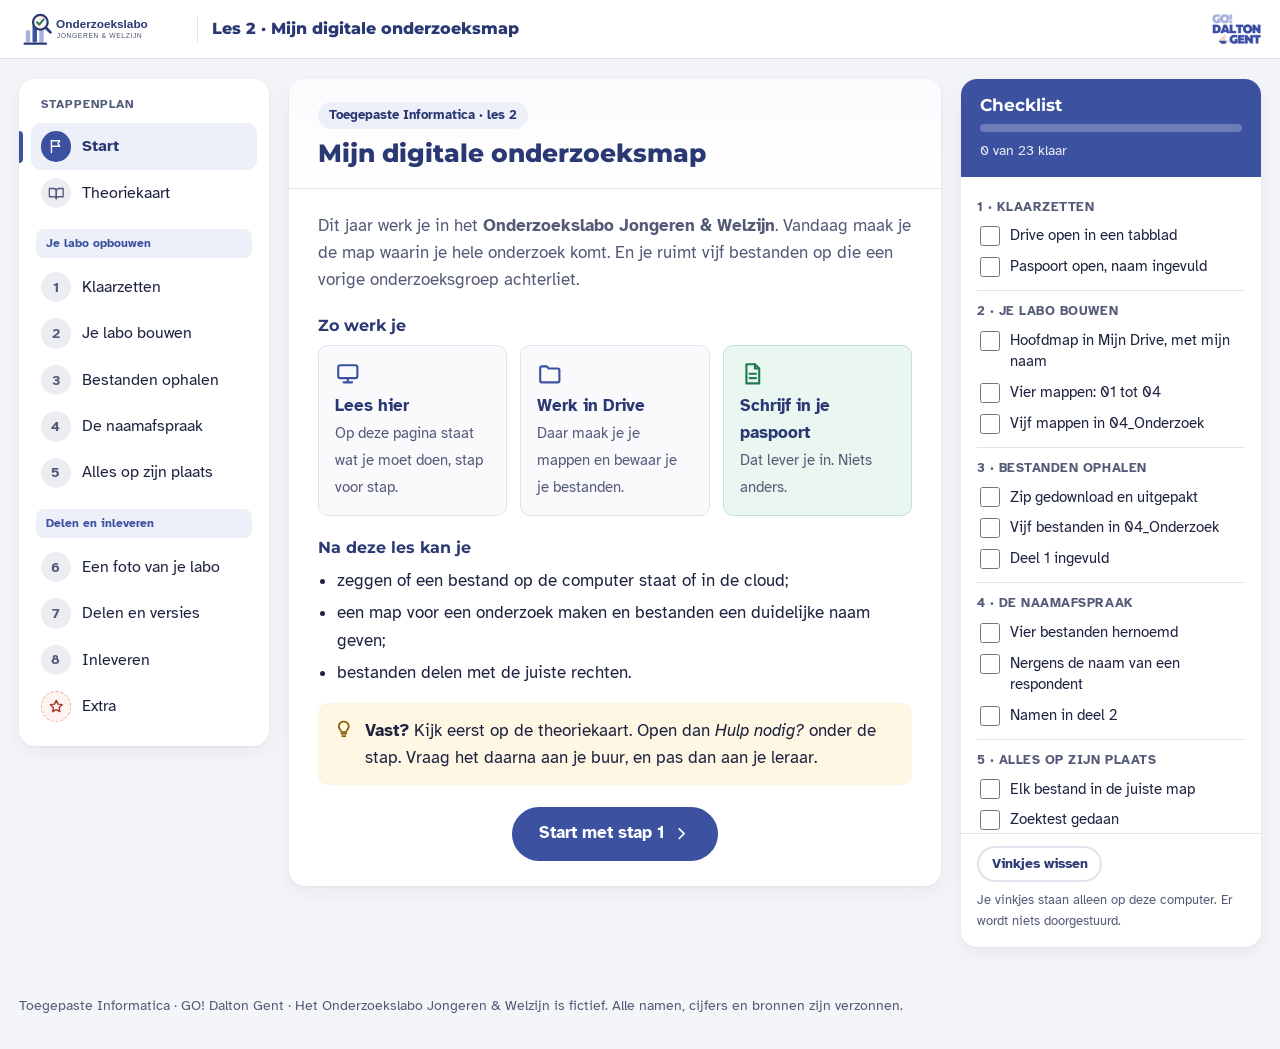
==== index.html @ 9ab76d99 "Stap 3: zip downloaden via Openen met > Openen in nieuw tabblad, met filmpje Jonas testte op 27-09-2" ====
<!DOCTYPE html>
<html lang="nl-BE">
<head>
  <meta charset="UTF-8">
  <meta name="viewport" content="width=device-width, initial-scale=1">
  <title>Les 2 · Mijn digitale onderzoeksmap · Onderzoekslabo Jongeren &amp; Welzijn</title>
  <link rel="icon" href="assets/onderzoekslabo-icon.svg" type="image/svg+xml">
  <link rel="stylesheet" href="css/style.css">
</head>
<body data-storage="onderzoekslabo_map_v2_">

<!-- Pictogrammen: eenvoudige lijntekeningen, eigen werk. Gebruik: een svg met class "ic" en daarin use met href naar het symbool. -->
<svg xmlns="http://www.w3.org/2000/svg" style="display:none">
  <symbol id="i-flag" viewBox="0 0 24 24"><path d="M5 21V4"/><path d="M5 4h12l-2.5 4 2.5 4H5"/></symbol>
  <symbol id="i-book" viewBox="0 0 24 24"><path d="M2 5h6a4 4 0 0 1 4 4v11a3 3 0 0 0-3-3H2z"/><path d="M22 5h-6a4 4 0 0 0-4 4v11a3 3 0 0 1 3-3h7z"/></symbol>
  <symbol id="i-check" viewBox="0 0 24 24"><path d="M5 12.5l4.5 4.5L19 7.5"/></symbol>
  <symbol id="i-check-circle" viewBox="0 0 24 24"><circle cx="12" cy="12" r="9"/><path d="M8 12.5l2.7 2.7L16 10"/></symbol>
  <symbol id="i-list" viewBox="0 0 24 24"><path d="M9 6h11M9 12h11M9 18h11"/><path d="M4.5 6h.01M4.5 12h.01M4.5 18h.01" stroke-width="3"/></symbol>
  <symbol id="i-bulb" viewBox="0 0 24 24"><path d="M9 18h6M10 21h4"/><path d="M12 3a6 6 0 0 0-4 10.5c.7.7 1 1.5 1 2.5h6c0-1 .3-1.8 1-2.5A6 6 0 0 0 12 3z"/></symbol>
  <symbol id="i-alert" viewBox="0 0 24 24"><path d="M12 3.5l9.5 17h-19z"/><path d="M12 10v4.5M12 17.5h.01"/></symbol>
  <symbol id="i-help" viewBox="0 0 24 24"><circle cx="12" cy="12" r="9"/><path d="M9.6 9.3a2.5 2.5 0 1 1 3.4 2.5c-.6.3-1 .8-1 1.5v.4M12 17h.01"/></symbol>
  <symbol id="i-monitor" viewBox="0 0 24 24"><rect x="3" y="4" width="18" height="12" rx="2"/><path d="M8 20h8M12 16v4"/></symbol>
  <symbol id="i-folder" viewBox="0 0 24 24"><path d="M3 6.5A1.5 1.5 0 0 1 4.5 5H9l2 2h8.5A1.5 1.5 0 0 1 21 8.5v10a1.5 1.5 0 0 1-1.5 1.5h-15A1.5 1.5 0 0 1 3 18.5z"/></symbol>
  <symbol id="i-doc" viewBox="0 0 24 24"><path d="M6 3h8l4 4v14H6z"/><path d="M14 3v4h4M9 12h6M9 16h6"/></symbol>
  <symbol id="i-download" viewBox="0 0 24 24"><path d="M12 3v12M7 10l5 5 5-5M4 20h16"/></symbol>
  <symbol id="i-pen" viewBox="0 0 24 24"><path d="M4 20h4L19 9l-4-4L4 16z"/><path d="M13 7l4 4"/></symbol>
  <symbol id="i-users" viewBox="0 0 24 24"><circle cx="9" cy="8" r="3.5"/><path d="M2.5 20a6.5 6.5 0 0 1 13 0"/><circle cx="17" cy="9" r="2.5"/><path d="M16.5 14.2a5 5 0 0 1 5 5"/></symbol>
  <symbol id="i-send" viewBox="0 0 24 24"><path d="M12 15V3M7 8l5-5 5 5"/><path d="M4 14v6h16v-6"/></symbol>
  <symbol id="i-star" viewBox="0 0 24 24"><path d="M12 3.5l2.6 5.4 5.9.8-4.3 4.1 1 5.9L12 16.9l-5.2 2.8 1-5.9-4.3-4.1 5.9-.8z"/></symbol>
  <symbol id="i-cloud" viewBox="0 0 24 24"><path d="M7 18.5h10a4 4 0 0 0 .6-8A6 6 0 0 0 6 11.5a3.5 3.5 0 0 0 1 7z"/></symbol>
  <symbol id="i-layers" viewBox="0 0 24 24"><path d="M12 3l9 5-9 5-9-5z"/><path d="M3 13l9 5 9-5"/></symbol>
  <symbol id="i-shield" viewBox="0 0 24 24"><path d="M12 3l8 3v6c0 4.5-3.4 8.2-8 9-4.6-.8-8-4.5-8-9V6z"/></symbol>
  <symbol id="i-history" viewBox="0 0 24 24"><path d="M3.5 12a8.5 8.5 0 1 0 2.6-6.1"/><path d="M3.5 4v4.5H8"/><path d="M12 8v4.5l3 2"/></symbol>
  <symbol id="i-search" viewBox="0 0 24 24"><circle cx="11" cy="11" r="7"/><path d="M20.5 20.5L16 16"/></symbol>
  <symbol id="i-chat" viewBox="0 0 24 24"><path d="M4 5h16v11H9l-5 4z"/></symbol>
  <symbol id="i-left" viewBox="0 0 24 24"><path d="M15 6l-6 6 6 6"/></symbol>
  <symbol id="i-right" viewBox="0 0 24 24"><path d="M9 6l6 6-6 6"/></symbol>
</svg>

<div class="teacher-banner">Leraarweergave: de roze kaders tonen waar je een screenshot kan plaatsen. Leerlingen zien die kaders niet.</div>

<header class="topbar">
  <div class="topbar-inner">
    <a class="brand" href="index.html" title="Naar het begin van de les">
      <img src="assets/onderzoekslabo-logo.svg" alt="Onderzoekslabo Jongeren en Welzijn">
      <span class="brand-lesson">Les 2 · Mijn digitale onderzoeksmap</span>
    </a>
    <span class="topbar-spacer"></span>
    <img class="dalton-mark" src="assets/dalton-gent-logo.png" alt="GO! Dalton Gent">
  </div>
</header>

<div class="layout">

  <!-- ============ LINKS: de route ============ -->
  <nav class="route" aria-label="Stappenplan">
    <p class="route-title">Stappenplan</p>
    <button class="nav-btn" type="button" data-step="start"><span class="nav-num"><svg class="ic" aria-hidden="true"><use href="#i-flag"/></svg></span><span class="nav-lbl">Start</span></button>
    <button class="nav-btn" type="button" data-step="theorie"><span class="nav-num"><svg class="ic" aria-hidden="true"><use href="#i-book"/></svg></span><span class="nav-lbl">Theoriekaart</span></button>

    <p class="route-group">Je labo opbouwen</p>
    <button class="nav-btn" type="button" data-step="1"><span class="nav-num"><span class="nav-n">1</span><svg class="ic nav-check" aria-hidden="true"><use href="#i-check"/></svg></span><span class="nav-lbl">Klaarzetten</span></button>
    <button class="nav-btn" type="button" data-step="2"><span class="nav-num"><span class="nav-n">2</span><svg class="ic nav-check" aria-hidden="true"><use href="#i-check"/></svg></span><span class="nav-lbl">Je labo bouwen</span></button>
    <button class="nav-btn" type="button" data-step="3"><span class="nav-num"><span class="nav-n">3</span><svg class="ic nav-check" aria-hidden="true"><use href="#i-check"/></svg></span><span class="nav-lbl">Bestanden ophalen</span></button>
    <button class="nav-btn" type="button" data-step="4"><span class="nav-num"><span class="nav-n">4</span><svg class="ic nav-check" aria-hidden="true"><use href="#i-check"/></svg></span><span class="nav-lbl">De naamafspraak</span></button>
    <button class="nav-btn" type="button" data-step="5"><span class="nav-num"><span class="nav-n">5</span><svg class="ic nav-check" aria-hidden="true"><use href="#i-check"/></svg></span><span class="nav-lbl">Alles op zijn plaats</span></button>

    <p class="route-group">Delen en inleveren</p>
    <button class="nav-btn" type="button" data-step="6"><span class="nav-num"><span class="nav-n">6</span><svg class="ic nav-check" aria-hidden="true"><use href="#i-check"/></svg></span><span class="nav-lbl">Een foto van je labo</span></button>
    <button class="nav-btn" type="button" data-step="7"><span class="nav-num"><span class="nav-n">7</span><svg class="ic nav-check" aria-hidden="true"><use href="#i-check"/></svg></span><span class="nav-lbl">Delen en versies</span></button>
    <button class="nav-btn" type="button" data-step="8"><span class="nav-num"><span class="nav-n">8</span><svg class="ic nav-check" aria-hidden="true"><use href="#i-check"/></svg></span><span class="nav-lbl">Inleveren</span></button>
    <button class="nav-btn extra" type="button" data-step="extra"><span class="nav-num"><svg class="ic" aria-hidden="true"><use href="#i-star"/></svg></span><span class="nav-lbl">Extra</span></button>
  </nav>

  <!-- ============ MIDDEN: één stap tegelijk ============ -->
  <main id="main">

    <!-- ===== START ===== -->
    <section class="pane" id="pane-start" aria-labelledby="h-start">
      <article class="card">
        <header class="card-head">
          <div class="tags"><span class="tag tag-where">Toegepaste Informatica · les 2</span></div>
          <h1 id="h-start">Mijn digitale onderzoeksmap</h1>
        </header>
        <div class="card-body">
          <p class="intro">Dit jaar werk je in het <strong>Onderzoekslabo Jongeren &amp; Welzijn</strong>. Vandaag maak je de map waarin je hele onderzoek komt. En je ruimt vijf bestanden op die een vorige onderzoeksgroep achterliet.</p>

          <h2 class="sec">Zo werk je</h2>
          <div class="werkwijze">
            <div class="werk-tegel"><svg class="ic" aria-hidden="true"><use href="#i-monitor"/></svg><strong>Lees hier</strong><span>Op deze pagina staat wat je moet doen, stap voor stap.</span></div>
            <div class="werk-tegel"><svg class="ic" aria-hidden="true"><use href="#i-folder"/></svg><strong>Werk in Drive</strong><span>Daar maak je je mappen en bewaar je je bestanden.</span></div>
            <div class="werk-tegel inleveren"><svg class="ic" aria-hidden="true"><use href="#i-doc"/></svg><strong>Schrijf in je paspoort</strong><span>Dat lever je in. Niets anders.</span></div>
          </div>

          <h2 class="sec">Na deze les kan je</h2>
          <ul class="doelen">
            <li>zeggen of een bestand op de computer staat of in de cloud;</li>
            <li>een map voor een onderzoek maken en bestanden een duidelijke naam geven;</li>
            <li>bestanden delen met de juiste rechten.</li>
          </ul>

          <div class="tip"><svg class="ic" aria-hidden="true"><use href="#i-bulb"/></svg><p><strong>Vast?</strong> Kijk eerst op de theoriekaart. Open dan <em>Hulp nodig?</em> onder de stap. Vraag het daarna aan je buur, en pas dan aan je leraar.</p></div>

          <p class="start-cta"><button class="btn btn-primary" type="button" data-goto="1">Start met stap 1 <svg class="ic" aria-hidden="true"><use href="#i-right"/></svg></button></p>
        </div>
      </article>
    </section>

    <!-- ===== THEORIEKAART ===== -->
    <section class="pane" id="pane-theorie" aria-labelledby="h-theorie">
      <article class="card">
        <header class="card-head">
          <div class="tags"><span class="tag tag-where">Spiekbriefje</span></div>
          <h2 id="h-theorie">Theoriekaart</h2>
        </header>
        <div class="card-body">
          <p class="intro">Alles op één plek. Kom hier terug als je iets niet meer weet.</p>

          <div class="t-grid">
            <section class="t-card">
              <h3><svg class="ic" aria-hidden="true"><use href="#i-cloud"/></svg>Waar staat je bestand?</h3>
              <table class="t-rows">
                <tr><th>Downloads</th><td>Op de <strong>computer zelf</strong>. Niet in je Drive: thuis heb je het niet.</td></tr>
                <tr><th>Google Drive</th><td>In de <strong>cloud</strong>. Op elk toestel waarop je aanmeldt.</td></tr>
              </table>
              <p class="t-os">Onderzoek bewaar je altijd in Drive.</p>
            </section>

            <section class="t-card">
              <h3><svg class="ic" aria-hidden="true"><use href="#i-download"/></svg>Van Downloads naar Drive</h3>
              <ul>
                <li><strong>Downloaden</strong> uit de opdracht: klik op het bestand › <span class="ui">Openen met</span> › <span class="ui">Openen in nieuw tabblad</span> › de pijl linksboven (<span class="ui">Downloaden</span>).</li>
                <li><strong>In Drive zelf</strong>: rechtsklik op het bestand › <span class="ui">Downloaden</span>.</li>
                <li><strong>Uitpakken</strong>: een zip-bestand is een doos. Rechtsklik › <span class="ui">Alles uitpakken…</span></li>
                <li><strong>Uploaden</strong>: in Drive op <span class="ui">Nieuw</span> › <span class="ui">Bestanden uploaden</span>.</li>
              </ul>
            </section>

            <section class="t-card">
              <h3><svg class="ic" aria-hidden="true"><use href="#i-pen"/></svg>De naamafspraak</h3>
              <p><code>2026-09-22_interview_respondent-02_v2</code></p>
              <ul>
                <li>eerst de datum: jaar-maand-dag;</li>
                <li>geen spaties: <code>_</code> en <code>-</code>;</li>
                <li><code>v1</code>, <code>v2</code> in plaats van "def";</li>
                <li>nooit de naam van een respondent.</li>
              </ul>
            </section>

            <section class="t-card">
              <h3><svg class="ic" aria-hidden="true"><use href="#i-folder"/></svg>Mijn mappen</h3>
              <ul>
                <li>01_Portfolio · 02_Communicatie · 03_Documenten</li>
                <li><strong>04_Onderzoek</strong>, met daarin:<br>01_Ruwe-data · 02_Verwerkte-data · 03_Verslag · 04_Bronnen · 05_Beeldmateriaal</li>
              </ul>
              <p class="t-os">Het nummer vooraan houdt ze op volgorde.</p>
            </section>

            <section class="t-card">
              <h3><svg class="ic" aria-hidden="true"><use href="#i-layers"/></svg>Ruw of verwerkt?</h3>
              <table class="t-rows">
                <tr><th>Ruwe data</th><td>Zoals je ze kreeg: antwoorden, een transcript. <strong>Hier verander je nooit iets in.</strong></td></tr>
                <tr><th>Verwerkt</th><td>Wat jij ermee deed: tabellen, gemiddelden, grafieken.</td></tr>
              </table>
            </section>

            <section class="t-card">
              <h3><svg class="ic" aria-hidden="true"><use href="#i-shield"/></svg>Wie mag wat?</h3>
              <table class="t-rows">
                <tr><th>Eigenaar</th><td>jij: je beslist wie erbij mag</td></tr>
                <tr><th>Bewerker</th><td>mag alles veranderen</td></tr>
                <tr><th>Reageerder</th><td>mag lezen en opmerkingen zetten</td></tr>
                <tr><th>Kijker</th><td>mag alleen kijken</td></tr>
              </table>
            </section>

            <section class="t-card">
              <h3><svg class="ic" aria-hidden="true"><use href="#i-history"/></svg>Versiegeschiedenis</h3>
              <p>Google bewaart elke vorige versie van een document. Klik in het document rechtsboven op <span class="ui">Laatste bewerking</span>. Je ziet wie wat veranderde, en wanneer.</p>
            </section>

            <section class="t-card">
              <h3><svg class="ic" aria-hidden="true"><use href="#i-search"/></svg>Zoeken en sneltoetsen</h3>
              <ul>
                <li>Typ een woord uit de naam in de <strong>zoekbalk</strong> van Drive.</li>
                <li><span class="key">Windows</span> + <span class="key">E</span>: de Verkenner openen.</li>
                <li><span class="key">Windows</span> + <span class="key">Shift</span> + <span class="key">S</span>: een schermafbeelding maken.</li>
                <li><span class="key">Ctrl</span> + <span class="key">C</span> en <span class="key">Ctrl</span> + <span class="key">V</span>: kopiëren en plakken.</li>
              </ul>
            </section>

            <section class="t-card wide">
              <h3><svg class="ic" aria-hidden="true"><use href="#i-chat"/></svg>Woorden</h3>
              <table class="t-rows">
                <tr><th>cloudopslag</th><td>opslag op het internet, zoals Google Drive</td></tr>
                <tr><th>lokale opslag</th><td>opslag op de computer zelf, zoals de map Downloads</td></tr>
                <tr><th>zip-bestand</th><td>één ingepakt bestand met meerdere bestanden erin</td></tr>
                <tr><th>extensie</th><td>de letters na de punt, zoals <code>.docx</code>: welk soort bestand het is</td></tr>
                <tr><th>respondent</th><td>iemand die je vragenlijst invult of die je interviewt</td></tr>
                <tr><th>pseudonimiseren</th><td>een naam vervangen door een code, zoals <code>respondent-02</code></td></tr>
              </table>
            </section>

            <section class="t-card wide warn">
              <h3><svg class="ic" aria-hidden="true"><use href="#i-alert"/></svg>Veelgemaakte fouten</h3>
              <ul>
                <li>De bestanden blijven in Downloads staan.</li>
                <li>De hoofdmap staat in de map Classroom in plaats van in Mijn Drive.</li>
                <li>De voornaam van een respondent staat in een bestandsnaam.</li>
                <li>Delen als Bewerker, of via "Iedereen met de link", in plaats van als Kijker.</li>
              </ul>
            </section>
          </div>
        </div>
      </article>
    </section>

    <!-- ===== STAP 1 ===== -->
    <section class="pane" id="pane-1" aria-labelledby="h-1">
      <article class="card">
        <header class="card-head">
          <div class="tags"><span class="tag tag-step">Stap 1</span><span class="tag tag-where"><svg class="ic" aria-hidden="true"><use href="#i-doc"/></svg> Paspoort</span><span class="tag tag-where"><svg class="ic" aria-hidden="true"><use href="#i-folder"/></svg> Drive</span></div>
          <h2 id="h-1">Klaarzetten</h2>
        </header>
        <div class="card-body">
          <p class="intro">Je zet je paspoort en Google Drive klaar. Die heb je de hele les nodig.</p>
          <div class="todo-box">
            <h3><svg class="ic" aria-hidden="true"><use href="#i-list"/></svg> Wat moet je doen?</h3>
            <ol class="todo">
              <li>Open je <strong>Onderzoeksmap-paspoort</strong>. Het staat in de opdracht, net als deze pagina.</li>
              <li>Vul bovenaan je <strong>naam</strong>, je <strong>klas</strong> en de <strong>datum</strong> in.</li>
              <li>Open <strong>drive.google.com</strong> in een nieuw tabblad.</li>
            </ol>
          </div>
          <details class="help"><summary><svg class="ic" aria-hidden="true"><use href="#i-help"/></svg> Hulp nodig?</summary>
            <div class="help-body"><p>Vind je je paspoort niet? Kijk opnieuw in de opdracht. Je paspoort heeft jouw naam in de titel.</p></div>
          </details>
          <p class="result"><svg class="ic" aria-hidden="true"><use href="#i-check-circle"/></svg><span><strong>Klaar als:</strong> je paspoort open is met je naam erin, en Google Drive open is in een ander tabblad.</span></p>
        </div>
        <footer class="card-nav">
          <button class="btn" type="button" data-goto="start"><svg class="ic" aria-hidden="true"><use href="#i-left"/></svg> Start</button>
          <button class="btn btn-primary" type="button" data-goto="2">Stap 2 <svg class="ic" aria-hidden="true"><use href="#i-right"/></svg></button>
        </footer>
      </article>
    </section>

    <!-- ===== STAP 2 ===== -->
    <section class="pane" id="pane-2" aria-labelledby="h-2">
      <article class="card">
        <header class="card-head">
          <div class="tags"><span class="tag tag-step">Stap 2</span><span class="tag tag-where"><svg class="ic" aria-hidden="true"><use href="#i-folder"/></svg> Google Drive</span></div>
          <h2 id="h-2">Je labo bouwen</h2>
        </header>
        <div class="card-body">
          <p class="intro">Een onderzoeker maakt eerst de mappen. Pas daarna komen de bestanden.</p>
          <div class="todo-box">
            <h3><svg class="ic" aria-hidden="true"><use href="#i-list"/></svg> Wat moet je doen?</h3>
            <ol class="todo">
              <li>Klik in Drive links op <span class="ui">Mijn Drive</span>. Klik dan op <span class="ui">Nieuw</span> › <span class="ui">Map</span>.</li>
              <li>Noem de map <code>Onderzoekslabo_2026-2027_Voornaam-Achternaam</code>, met jouw naam. Klik op <span class="ui">Maken</span>.</li>
              <li>Open je nieuwe map. Maak daarin de <strong>vier</strong> mappen hieronder.</li>
              <li>Open <strong>04_Onderzoek</strong>. Maak daarin de <strong>vijf</strong> mappen.</li>
            </ol>
            <div class="tree">
              <ul>
                <li class="fold"><strong>Onderzoekslabo_2026-2027_Voornaam-Achternaam</strong>
                  <ul>
                    <li class="fold">01_Portfolio</li>
                    <li class="fold">02_Communicatie</li>
                    <li class="fold">03_Documenten</li>
                    <li class="fold">04_Onderzoek
                      <ul>
                        <li class="fold">01_Ruwe-data</li>
                        <li class="fold">02_Verwerkte-data</li>
                        <li class="fold">03_Verslag</li>
                        <li class="fold">04_Bronnen</li>
                        <li class="fold">05_Beeldmateriaal</li>
                      </ul>
                    </li>
                  </ul>
                </li>
              </ul>
            </div>
          </div>
          <div class="tip"><svg class="ic" aria-hidden="true"><use href="#i-bulb"/></svg><p><strong>Waarom ruwe en verwerkte data apart?</strong> In je ruwe data verander je nooit iets. Maak je later een rekenfout, dan kan je altijd opnieuw beginnen.</p></div>
          <details class="help"><summary><svg class="ic" aria-hidden="true"><use href="#i-help"/></svg> Hulp nodig?</summary>
            <div class="help-body">
              <p>Bovenaan in Drive zie je waar je bent, bijvoorbeeld <em>Mijn Drive › Onderzoekslabo… › 04_Onderzoek</em>. Klik op <em>Mijn Drive</em> om terug te gaan.</p>
              <p>Staat je hoofdmap in de map <em>Classroom</em>? Maak ze dan opnieuw in <span class="ui">Mijn Drive</span>.</p>
            </div>
          </details>
          <p class="result"><svg class="ic" aria-hidden="true"><use href="#i-check-circle"/></svg><span><strong>Klaar als:</strong> je hoofdmap in Mijn Drive staat, met vier mappen erin. In 04_Onderzoek staan er vijf.</span></p>
        </div>
        <footer class="card-nav">
          <button class="btn" type="button" data-goto="1"><svg class="ic" aria-hidden="true"><use href="#i-left"/></svg> Stap 1</button>
          <button class="btn btn-primary" type="button" data-goto="3">Stap 3 <svg class="ic" aria-hidden="true"><use href="#i-right"/></svg></button>
        </footer>
      </article>
    </section>

    <!-- ===== STAP 3 ===== -->
    <section class="pane" id="pane-3" aria-labelledby="h-3">
      <article class="card">
        <header class="card-head">
          <div class="tags"><span class="tag tag-step">Stap 3</span><span class="tag tag-where"><svg class="ic" aria-hidden="true"><use href="#i-monitor"/></svg> Verkenner</span><span class="tag tag-where"><svg class="ic" aria-hidden="true"><use href="#i-folder"/></svg> Drive</span></div>
          <h2 id="h-3">Bestanden ophalen</h2>
        </header>
        <div class="card-body">
          <p class="intro">De vorige onderzoeksgroep liet vijf bestanden achter. Ze zitten samen in één zip-bestand in de opdracht.</p>
          <div class="todo-box">
            <h3><svg class="ic" aria-hidden="true"><use href="#i-list"/></svg> Wat moet je doen?</h3>
            <ol class="todo">
              <li>Klik in de opdracht op <code>Les2_bestanden-om-op-te-ruimen.zip</code> en daarna rechtsboven op <span class="ui">Openen met</span> › <span class="ui">Openen in nieuw tabblad</span>.<span class="sub">In het nieuwe tabblad klik je linksboven op de pijl naar beneden (<span class="ui">Downloaden</span>).</span></li>
              <li>Open de <strong>Verkenner</strong> met <span class="key">Windows</span> + <span class="key">E</span> en klik links op <span class="ui">Downloads</span>.</li>
              <li>Klik met de rechtermuisknop op het zip-bestand › <span class="ui">Alles uitpakken…</span> en volg de instructies. Je vijf bestanden staan nu in een nieuwe map.</li>
              <li>Open in Drive de map <strong>04_Onderzoek</strong>. Klik op <span class="ui">Nieuw</span> › <span class="ui">Bestanden uploaden</span> en kies de vijf bestanden uit die nieuwe map.
                <span class="sub">Alle vijf tegelijk kiezen: <span class="key">Ctrl</span> + <span class="key">A</span>.</span></li>
              <li>Beantwoord <strong>deel 1</strong> van je paspoort.</li>
            </ol>
            <figure class="shot" data-shot="stap3-uitpakken.png" data-caption="Rechtsklik op het zip-bestand › Alles uitpakken…" data-alt="Het rechtermuisknopmenu op het zip-bestand in de Verkenner, met Alles uitpakken."></figure>
            <figure class="shot" data-shot="stap3-uploaden.png" data-caption="Nieuw › Bestanden uploaden in Google Drive." data-alt="Het menu Nieuw in Google Drive met Bestanden uploaden."></figure>
          </div>
          <div class="tip warn"><svg class="ic" aria-hidden="true"><use href="#i-alert"/></svg><p><strong>Downloads staat op deze computer, niet in je Drive.</strong> Thuis of op je gsm heb je die bestanden niet. Je onderzoek bewaar je daarom altijd in Drive.</p></div>
          <details class="help"><summary><svg class="ic" aria-hidden="true"><use href="#i-help"/></svg> Hulp nodig?</summary>
            <div class="help-body">
              <p><strong>Lukt het downloaden niet?</strong> Bekijk dit filmpje van 20 seconden.</p>
              <figure class="help-video">
                <video src="assets/video/zip-downloaden.mp4" poster="assets/video/zip-downloaden.jpg" controls muted playsinline preload="none"></video>
                <figcaption>Klik op het zip-bestand › <span class="ui">Openen met</span> › <span class="ui">Openen in nieuw tabblad</span> › de pijl linksboven (<span class="ui">Downloaden</span>).</figcaption>
              </figure>
              <p>Zie je in Downloads alleen het zip-bestand? Dan is het uitpakken niet gelukt. Probeer het nog eens.</p>
              <p>De vijf bestanden staan in een nieuwe map met dezelfde naam als het zip-bestand. Open die map in het uploadvenster.</p>
            </div>
          </details>
          <p class="result"><svg class="ic" aria-hidden="true"><use href="#i-check-circle"/></svg><span><strong>Klaar als:</strong> in 04_Onderzoek vijf losse bestanden staan.</span></p>
        </div>
        <footer class="card-nav">
          <button class="btn" type="button" data-goto="2"><svg class="ic" aria-hidden="true"><use href="#i-left"/></svg> Stap 2</button>
          <button class="btn btn-primary" type="button" data-goto="4">Stap 4 <svg class="ic" aria-hidden="true"><use href="#i-right"/></svg></button>
        </footer>
      </article>
    </section>

    <!-- ===== STAP 4 ===== -->
    <section class="pane" id="pane-4" aria-labelledby="h-4">
      <article class="card">
        <header class="card-head">
          <div class="tags"><span class="tag tag-step">Stap 4</span><span class="tag tag-where"><svg class="ic" aria-hidden="true"><use href="#i-folder"/></svg> Drive</span><span class="tag tag-where"><svg class="ic" aria-hidden="true"><use href="#i-doc"/></svg> Paspoort, deel 2</span></div>
          <h2 id="h-4">De naamafspraak</h2>
        </header>
        <div class="card-body">
          <p class="intro">Elk bestand krijgt een naam die zegt wat erin zit. Zo vindt iedereen het terug.</p>

          <div class="nameplate">
            <div class="nameplate-head">De naamafspraak van het labo</div>
            <div class="nameplate-body">
              <code class="fname"><span class="d">2026-09-22</span>_<span class="o">interview_respondent-02</span>_<span class="v">v2</span></code>
              <ul class="legend-name">
                <li class="d"><strong>datum</strong>: jaar-maand-dag</li>
                <li class="o"><strong>wat het is</strong>: gewone woorden, met <code>-</code> ertussen</li>
                <li class="v"><strong>versie</strong>: <code>v1</code>, <code>v2</code>…</li>
              </ul>
            </div>
          </div>

          <div class="todo-box">
            <h3><svg class="ic" aria-hidden="true"><use href="#i-list"/></svg> Wat moet je doen? Voor elk bestand:</h3>
            <ol class="todo">
              <li>Dubbelklik op het bestand en lees bovenaan de <strong>datum</strong>. Sluit het daarna.</li>
              <li>Klik met de rechtermuisknop op het bestand › <span class="ui">Naam wijzigen</span>.</li>
              <li>Typ de nieuwe naam. Laat <code>.docx</code>, <code>.xlsx</code> of <code>.png</code> achteraan staan.</li>
              <li>Schrijf de oude en de nieuwe naam in <strong>deel 2</strong> van je paspoort.</li>
            </ol>
            <figure class="shot" data-shot="stap4-naam-wijzigen.png" data-caption="Rechtsklik › Naam wijzigen." data-alt="Het rechtermuisknopmenu in Google Drive met Naam wijzigen."></figure>
          </div>
          <div class="tip warn"><svg class="ic" aria-hidden="true"><use href="#i-alert"/></svg><p><strong>Nooit de naam van een respondent.</strong> Gebruik de code, zoals <code>respondent-02</code>.</p></div>
          <details class="help"><summary><svg class="ic" aria-hidden="true"><use href="#i-help"/></svg> Hulp nodig? Tips per bestand</summary>
            <div class="help-body">
              <table class="mini">
                <tr><td>interview Amina 2 boos</td><td>De code staat bovenaan. Het is de tweede versie: <code>v2</code>.</td></tr>
                <tr><td>graphiek 2</td><td>Kijk wat erin staat: ruwe of verwerkte gegevens? Schrijf je <em>grafiek</em> in je nieuwe naam? Dan met een <strong>f</strong>.</td></tr>
                <tr><td>bron site jongeren…</td><td>Het is een bronfiche.</td></tr>
                <tr><td>IMG_20260923…</td><td>De datum staat linksonder op het bord.</td></tr>
              </table>
              <p>Het eerste bestand deed je leraar voor. Het staat al in je paspoort.</p>
              <p>Zie je <span class="ui">Naam wijzigen</span> niet? Klik één keer op het bestand en dan onder de zoekbalk op <span class="ui">Meer acties</span>.</p>
            </div>
          </details>
          <p class="result"><svg class="ic" aria-hidden="true"><use href="#i-check-circle"/></svg><span><strong>Klaar als:</strong> elke naam begint met een datum zoals <code>2026-09-22</code>, geen spaties heeft en eindigt op <code>_v1</code> of <code>_v2</code>.</span></p>
        </div>
        <footer class="card-nav">
          <button class="btn" type="button" data-goto="3"><svg class="ic" aria-hidden="true"><use href="#i-left"/></svg> Stap 3</button>
          <button class="btn btn-primary" type="button" data-goto="5">Stap 5 <svg class="ic" aria-hidden="true"><use href="#i-right"/></svg></button>
        </footer>
      </article>
    </section>

    <!-- ===== STAP 5 ===== -->
    <section class="pane" id="pane-5" aria-labelledby="h-5">
      <article class="card">
        <header class="card-head">
          <div class="tags"><span class="tag tag-step">Stap 5</span><span class="tag tag-where"><svg class="ic" aria-hidden="true"><use href="#i-folder"/></svg> Drive</span><span class="tag tag-where"><svg class="ic" aria-hidden="true"><use href="#i-doc"/></svg> Paspoort, deel 2</span></div>
          <h2 id="h-5">Alles op zijn plaats</h2>
        </header>
        <div class="card-body">
          <p class="intro">Zet elk bestand in de map waar je het later zou gaan zoeken.</p>
          <div class="todo-box">
            <h3><svg class="ic" aria-hidden="true"><use href="#i-list"/></svg> Wat moet je doen?</h3>
            <ol class="todo">
              <li>Klik met de rechtermuisknop op een bestand › <span class="ui">Ordenen</span> › <span class="ui">Verplaatsen</span>. Kies de juiste map en klik op <span class="ui">Verplaatsen</span>.
                <span class="sub">Slepen naar de map mag ook.</span></li>
              <li>Doe dat voor alle vijf de bestanden. Gebruik de tabel hieronder.</li>
              <li>Vul in deel 2 van je paspoort de kolommen <em>submap</em> en <em>waarom</em> in.</li>
              <li><strong>Zoektest:</strong> typ een woord uit een nieuwe naam in de zoekbalk van Drive.</li>
            </ol>
            <table class="mini">
              <tr><th>Map</th><th>Wat hoort erin?</th></tr>
              <tr><td>01_Ruwe-data</td><td>gegevens zoals je ze kreeg: antwoorden, transcripten</td></tr>
              <tr><td>02_Verwerkte-data</td><td>wat jij ermee deed: tabellen, gemiddelden</td></tr>
              <tr><td>03_Verslag</td><td>wat je zelf schrijft: plan, verslag, poster</td></tr>
              <tr><td>04_Bronnen</td><td>wat anderen schreven: bronfiches, artikels</td></tr>
              <tr><td>05_Beeldmateriaal</td><td>foto's en schema's</td></tr>
            </table>
            <figure class="shot" data-shot="stap5-verplaatsen.png" data-caption="Rechtsklik › Ordenen › Verplaatsen." data-alt="Het menu Ordenen in Google Drive met Verplaatsen."></figure>
          </div>
          <details class="help"><summary><svg class="ic" aria-hidden="true"><use href="#i-help"/></svg> Hulp nodig? Ruw of verwerkt?</summary>
            <div class="help-body"><p>Vraag je af: heeft iemand hier al iets mee gedaan? Een transcript is opgeschreven wat iemand zei: dat is <strong>ruw</strong>. Een tabel met gemiddelden is uitgerekend: dat is <strong>verwerkt</strong>.</p></div>
          </details>
          <p class="result"><svg class="ic" aria-hidden="true"><use href="#i-check-circle"/></svg><span><strong>Klaar als:</strong> in 04_Onderzoek geen losse bestanden meer staan. Elk bestand zit in een submap.</span></p>
        </div>
        <footer class="card-nav">
          <button class="btn" type="button" data-goto="4"><svg class="ic" aria-hidden="true"><use href="#i-left"/></svg> Stap 4</button>
          <button class="btn btn-primary" type="button" data-goto="6">Stap 6 <svg class="ic" aria-hidden="true"><use href="#i-right"/></svg></button>
        </footer>
      </article>
    </section>

    <!-- ===== STAP 6 ===== -->
    <section class="pane" id="pane-6" aria-labelledby="h-6">
      <article class="card">
        <header class="card-head">
          <div class="tags"><span class="tag tag-step">Stap 6</span><span class="tag tag-where"><svg class="ic" aria-hidden="true"><use href="#i-doc"/></svg> Paspoort, deel 3</span></div>
          <h2 id="h-6">Een foto van je labo</h2>
        </header>
        <div class="card-body">
          <p class="intro">Je leraar wil in één blik zien hoe jouw mappen eruitzien.</p>
          <div class="todo-box">
            <h3><svg class="ic" aria-hidden="true"><use href="#i-list"/></svg> Wat moet je doen?</h3>
            <ol class="todo">
              <li>Open je hoofdmap in Drive. Klap <strong>04_Onderzoek</strong> open in de zijbalk links, zodat je al je mappen ziet.</li>
              <li>Druk op <span class="key">Windows</span> + <span class="key">Shift</span> + <span class="key">S</span> en sleep een kader rond je mappen.</li>
              <li>Klik in <strong>deel 3</strong> van je paspoort en plak met <span class="key">Ctrl</span> + <span class="key">V</span>.</li>
            </ol>
          </div>
          <details class="help"><summary><svg class="ic" aria-hidden="true"><use href="#i-help"/></svg> Hulp nodig?</summary>
            <div class="help-body">
              <p>Zie je je mappen niet in de zijbalk? Maak dan twee afbeeldingen: één van je hoofdmap en één van 04_Onderzoek.</p>
              <p>Lukt plakken niet? Bewaar het knipsel in het venster van Knipprogramma. Voeg het dan in via <span class="ui">Invoegen</span> › <span class="ui">Afbeelding</span>.</p>
              <p>Lukt het echt niet? Typ dan in deel 3 de namen van je negen mappen, één per regel.</p>
            </div>
          </details>
          <p class="result"><svg class="ic" aria-hidden="true"><use href="#i-check-circle"/></svg><span><strong>Klaar als:</strong> je op de afbeelding de namen van al je mappen kan lezen.</span></p>
        </div>
        <footer class="card-nav">
          <button class="btn" type="button" data-goto="5"><svg class="ic" aria-hidden="true"><use href="#i-left"/></svg> Stap 5</button>
          <button class="btn btn-primary" type="button" data-goto="7">Stap 7 <svg class="ic" aria-hidden="true"><use href="#i-right"/></svg></button>
        </footer>
      </article>
    </section>

    <!-- ===== STAP 7 ===== -->
    <section class="pane" id="pane-7" aria-labelledby="h-7">
      <article class="card">
        <header class="card-head">
          <div class="tags"><span class="tag tag-step">Stap 7</span><span class="tag tag-where"><svg class="ic" aria-hidden="true"><use href="#i-users"/></svg> Met je buur</span><span class="tag tag-where"><svg class="ic" aria-hidden="true"><use href="#i-doc"/></svg> Paspoort, deel 4 en 5</span></div>
          <h2 id="h-7">Delen en versies</h2>
        </header>
        <div class="card-body">
          <p class="intro">Niet iedereen mag alles met je onderzoek. Je test het verschil samen met je buur.</p>
          <div class="todo-box">
            <h3><svg class="ic" aria-hidden="true"><use href="#i-list"/></svg> Wat moet je doen?</h3>
            <ol class="todo">
              <li>Open <strong>03_Verslag</strong>. Klik op <span class="ui">Nieuw</span> › <span class="ui">Google Documenten</span> en maak een leeg document. Noem het <code>JJJJ-MM-DD_logboek_labo_v1</code>, met de datum van vandaag.</li>
              <li>Klik in je logboek rechtsboven op <span class="ui">Delen</span>. Typ het schoolaccount van je buur, kies <span class="ui">Kijker</span> en klik op <span class="ui">Sturen</span>.
                <span class="sub">Je buur probeert te typen. Dat lukt niet.</span></li>
              <li>Maak je buur nu <span class="ui">Bewerker</span>. Je buur typt één regel, met de eigen voornaam ervoor.</li>
              <li>Klik in je logboek rechtsboven op <span class="ui">Laatste bewerking</span>. Je ziet wie wat veranderde.</li>
              <li>Zet je buur terug op <span class="ui">Kijker</span>. Vul <strong>deel 4 en 5</strong> van je paspoort in.</li>
              <li>Deel je <strong>hoofdmap</strong> met je leraar als <span class="ui">Kijker</span>: rechtsklik › <span class="ui">Delen</span>. Het e-mailadres staat in de opdracht.</li>
            </ol>
            <figure class="shot" data-shot="stap7-delen.png" data-caption="Het venster Delen, met de keuze Kijker, Reageerder of Bewerker." data-alt="Het deelvenster in Google Drive met de rollen opengeklapt."></figure>
            <figure class="shot" data-shot="stap7-laatste-bewerking.png" data-caption="Rechtsboven: Laatste bewerking." data-alt="De versies van een Google-document, met twee namen."></figure>
          </div>
          <div class="tip warn"><svg class="ic" aria-hidden="true"><use href="#i-alert"/></svg><p><strong>Kies nooit "Iedereen met de link".</strong> Dan kan iedereen met die link je onderzoek openen.</p></div>
          <details class="help"><summary><svg class="ic" aria-hidden="true"><use href="#i-help"/></svg> Hulp nodig?</summary>
            <div class="help-body">
              <p>Je buur vindt je document in Drive, links bij <span class="ui">Gedeeld met mij</span>.</p>
              <p>Geen buur? Sluit aan bij een duo en deel met hen allebei.</p>
            </div>
          </details>
          <p class="result"><svg class="ic" aria-hidden="true"><use href="#i-check-circle"/></svg><span><strong>Klaar als:</strong> je buur weer Kijker is en je leraar Kijker is van je hoofdmap. Jij bent nog altijd eigenaar.</span></p>
        </div>
        <footer class="card-nav">
          <button class="btn" type="button" data-goto="6"><svg class="ic" aria-hidden="true"><use href="#i-left"/></svg> Stap 6</button>
          <button class="btn btn-primary" type="button" data-goto="8">Stap 8 <svg class="ic" aria-hidden="true"><use href="#i-right"/></svg></button>
        </footer>
      </article>
    </section>

    <!-- ===== STAP 8 ===== -->
    <section class="pane" id="pane-8" aria-labelledby="h-8">
      <article class="card">
        <header class="card-head">
          <div class="tags"><span class="tag tag-step">Stap 8</span><span class="tag tag-where"><svg class="ic" aria-hidden="true"><use href="#i-send"/></svg> Classroom</span></div>
          <h2 id="h-8">Controleren en inleveren</h2>
        </header>
        <div class="card-body">
          <p class="intro">Bijna klaar. Test eerst of je het onthouden hebt. Er wordt niets bewaard.</p>

          <div class="quiz">
            <div class="quiz-q" data-ok="Juist. Uitpakken gebeurt op de computer zelf." data-nok="Nog niet. Denk aan stap 3.">
              <p>1. Je pakt een zip-bestand uit. Waar staan de bestanden dan?</p>
              <div class="opts">
                <button type="button">In Google Drive</button>
                <button type="button" data-right>In Downloads, op deze computer</button>
                <button type="button">In Classroom</button>
              </div>
              <p class="feedback" role="status"></p>
            </div>
            <div class="quiz-q" data-ok="Juist. Datum vooraan, geen spaties, een code en een versie." data-nok="Nog niet. Kijk naar de datum, de spaties en de naam.">
              <p>2. Welke naam volgt de afspraak?</p>
              <div class="opts">
                <button type="button">interview Amina def (2)</button>
                <button type="button">22-09-2026 interview respondent-02 v2</button>
                <button type="button" data-right>2026-09-22_interview_respondent-02_v2</button>
              </div>
              <p class="feedback" role="status"></p>
            </div>
            <div class="quiz-q" data-ok="Juist. Een kijker mag alleen kijken." data-nok="Nog niet. Kijk op de theoriekaart bij Wie mag wat?">
              <p>3. Je leraar is Kijker van je map. Wat mag je leraar?</p>
              <div class="opts">
                <button type="button">Je bestanden hernoemen</button>
                <button type="button" data-right>Je mappen en bestanden bekijken</button>
                <button type="button">Eigenaar worden</button>
              </div>
              <p class="feedback" role="status"></p>
            </div>
          </div>

          <div class="todo-box">
            <h3><svg class="ic" aria-hidden="true"><use href="#i-list"/></svg> Wat moet je doen?</h3>
            <ol class="todo">
              <li>Loop de <strong>checklist</strong> na. Staat er nog iets open? Werk het eerst af.</li>
              <li>Beantwoord de twee vragen van <strong>deel 6</strong> in je paspoort.</li>
              <li>Klik in de opdracht op <span class="ui">Inleveren</span>.</li>
            </ol>
          </div>
          <p class="result"><svg class="ic" aria-hidden="true"><use href="#i-check-circle"/></svg><span><strong>Klaar als:</strong> er bij de opdracht <em>Ingeleverd</em> staat.</span></p>
        </div>
        <footer class="card-nav">
          <button class="btn" type="button" data-goto="7"><svg class="ic" aria-hidden="true"><use href="#i-left"/></svg> Stap 7</button>
          <button class="btn btn-primary" type="button" data-goto="extra">Extra <svg class="ic" aria-hidden="true"><use href="#i-right"/></svg></button>
        </footer>
      </article>
    </section>

    <!-- ===== EXTRA ===== -->
    <section class="pane" id="pane-extra" aria-labelledby="h-extra">
      <article class="card">
        <header class="card-head">
          <div class="tags"><span class="tag tag-extra">Extra · niet verplicht</span></div>
          <h2 id="h-extra">Voor wie klaar is</h2>
        </header>
        <div class="card-body">
          <p class="intro">Begin hier pas nadat je hebt ingeleverd.</p>
          <div class="todo-box">
            <h3><svg class="ic" aria-hidden="true"><use href="#i-list"/></svg> Wat kan je doen?</h3>
            <ol class="todo">
              <li>Geef je mappen een kleur: rechtsklik › <span class="ui">Ordenen</span>, en kies een kleur bij <span class="ui">Kleur van map</span>.</li>
              <li>Zet een ster op je hoofdmap: rechtsklik › <span class="ui">Ordenen</span> › <span class="ui">Toevoegen aan Met ster</span>.</li>
              <li>Schrijf onderaan je paspoort: welke vijfde jaarmap heb jij nog nodig, en waarom?</li>
              <li>En: wanneer mag je de ruwe data van een onderzoek verwijderen? Waarom niet vroeger?</li>
            </ol>
          </div>
        </div>
        <footer class="card-nav">
          <button class="btn" type="button" data-goto="8"><svg class="ic" aria-hidden="true"><use href="#i-left"/></svg> Stap 8</button>
          <button class="btn" type="button" data-goto="start">Naar het begin</button>
        </footer>
      </article>
    </section>
  </main>

  <!-- ============ RECHTS: de checklist ============ -->
  <aside class="checklist leeg" id="checklist" aria-labelledby="h-cl">
    <div class="cl-head">
      <h2 id="h-cl">Checklist</h2>
      <div class="cl-bar" role="progressbar" aria-label="Voortgang" aria-valuemin="0" aria-valuemax="100" aria-valuenow="0"><div class="cl-fill" id="clFill"></div></div>
      <p class="cl-count" id="clCount">0 van 0 klaar</p>
    </div>
    <div class="cl-body">
      <div class="cl-group" data-step="1"><h3>1 · Klaarzetten</h3>
        <label class="cl-item"><input type="checkbox" id="c1a"><span>Drive open in een tabblad</span></label>
        <label class="cl-item"><input type="checkbox" id="c1b"><span>Paspoort open, naam ingevuld</span></label>
      </div>
      <div class="cl-group" data-step="2"><h3>2 · Je labo bouwen</h3>
        <label class="cl-item"><input type="checkbox" id="c2a"><span>Hoofdmap in Mijn Drive, met mijn naam</span></label>
        <label class="cl-item"><input type="checkbox" id="c2b"><span>Vier mappen: 01 tot 04</span></label>
        <label class="cl-item"><input type="checkbox" id="c2c"><span>Vijf mappen in 04_Onderzoek</span></label>
      </div>
      <div class="cl-group" data-step="3"><h3>3 · Bestanden ophalen</h3>
        <label class="cl-item"><input type="checkbox" id="c3a"><span>Zip gedownload en uitgepakt</span></label>
        <label class="cl-item"><input type="checkbox" id="c3b"><span>Vijf bestanden in 04_Onderzoek</span></label>
        <label class="cl-item"><input type="checkbox" id="c3c"><span>Deel 1 ingevuld</span></label>
      </div>
      <div class="cl-group" data-step="4"><h3>4 · De naamafspraak</h3>
        <label class="cl-item"><input type="checkbox" id="c4a"><span>Vier bestanden hernoemd</span></label>
        <label class="cl-item"><input type="checkbox" id="c4b"><span>Nergens de naam van een respondent</span></label>
        <label class="cl-item"><input type="checkbox" id="c4c"><span>Namen in deel 2</span></label>
      </div>
      <div class="cl-group" data-step="5"><h3>5 · Alles op zijn plaats</h3>
        <label class="cl-item"><input type="checkbox" id="c5a"><span>Elk bestand in de juiste map</span></label>
        <label class="cl-item"><input type="checkbox" id="c5b"><span>Zoektest gedaan</span></label>
        <label class="cl-item"><input type="checkbox" id="c5c"><span>Map en reden in deel 2</span></label>
      </div>
      <div class="cl-group" data-step="6"><h3>6 · Een foto van je labo</h3>
        <label class="cl-item"><input type="checkbox" id="c6a"><span>Leesbare afbeelding in deel 3</span></label>
      </div>
      <div class="cl-group" data-step="7"><h3>7 · Delen en versies</h3>
        <label class="cl-item"><input type="checkbox" id="c7a"><span>Kijker en Bewerker getest</span></label>
        <label class="cl-item"><input type="checkbox" id="c7b"><span>Laatste bewerking bekeken</span></label>
        <label class="cl-item"><input type="checkbox" id="c7c"><span>Buur weer Kijker</span></label>
        <label class="cl-item"><input type="checkbox" id="c7d"><span>Hoofdmap gedeeld met leraar (Kijker)</span></label>
        <label class="cl-item"><input type="checkbox" id="c7e"><span>Deel 4 en 5 ingevuld</span></label>
      </div>
      <div class="cl-group" data-step="8"><h3>8 · Inleveren</h3>
        <label class="cl-item"><input type="checkbox" id="c8a"><span>Zelftest gedaan</span></label>
        <label class="cl-item"><input type="checkbox" id="c8b"><span>Deel 6 ingevuld</span></label>
        <label class="cl-item"><input type="checkbox" id="c8c"><span>Paspoort ingeleverd</span></label>
      </div>
    </div>
    <div class="cl-foot">
      <button class="btn cl-toggle" type="button" id="clToggle" aria-expanded="false">Toon alles</button>
      <button class="btn" type="button" id="btnReset">Vinkjes wissen</button>
      <p class="cl-note">Je vinkjes staan alleen op deze computer. Er wordt niets doorgestuurd.</p>
    </div>
  </aside>
</div>

<!-- ============ Klaar! ============ -->
<div class="klaar-overlay" id="klaar" role="dialog" aria-modal="true" aria-labelledby="h-klaar" hidden>
  <div class="klaar-card">
    <svg class="ic" aria-hidden="true"><use href="#i-check-circle"/></svg>
    <h2 id="h-klaar">Je labo staat klaar!</h2>
    <p>Alles is afgevinkt. Heb je nog tijd? Kijk dan bij <strong>Extra</strong>.</p>
    <p>Volgende les schrijf je een formele e-mail. Die komt in <strong>02_Communicatie</strong>.</p>
    <button class="btn btn-primary" type="button" id="klaarSluit">Sluiten</button>
  </div>
</div>

<footer class="site">
  Toegepaste Informatica · GO! Dalton Gent · Het Onderzoekslabo Jongeren &amp; Welzijn is fictief. Alle namen, cijfers en bronnen zijn verzonnen.
</footer>

<script src="js/script.js"></script>
</body>
</html>
---- css/style.css ----
/* ==========================================================================
   Mijn digitale onderzoeksmap (Onderzoekslabo Jongeren & Welzijn) — leerlingentool
   Toegepaste Informatica · 2de graad Maatschappij- en welzijnswetenschappen
   (doorstroomfinaliteit) · GO! Dalton Gent · les 2 · klas 3MWWE

   Opbouw naar het voorbeeld van PedalPro (rustig, één ding tegelijk):
     links   de route (stappenlijst, altijd zichtbaar)
     midden  één stap: titel · één zin · wat moet je doen · één tip · klaar als
     rechts  de checklist met concrete taken (altijd zichtbaar)
   Op een half scherm (< 900 px) staat alles onder elkaar en toont de checklist
   alleen de taken van de stap waarin je zit.

   Huisstijl: Dalton-kleuren. Geen externe bestanden: lettertypes staan in
   assets/fonts (OFL-licentie), pictogrammen staan als SVG in index.html.
   ========================================================================== */

@font-face { font-family: "Atkinson"; src: url("../assets/fonts/atkinson-regular.woff2") format("woff2"); font-weight: 400; font-style: normal; font-display: swap; }
@font-face { font-family: "Atkinson"; src: url("../assets/fonts/atkinson-bold.woff2") format("woff2"); font-weight: 700; font-style: normal; font-display: swap; }
@font-face { font-family: "Atkinson"; src: url("../assets/fonts/atkinson-italic.woff2") format("woff2"); font-weight: 400; font-style: italic; font-display: swap; }
/* Atkinson tekent de nul met een schuine streep (lijkt op Ø). Cijfers daarom uit een systeemlettertype. */
@font-face { font-family: "Atkinson"; src: local("Segoe UI"), local("SegoeUI"), local("Arial"), local("Helvetica"), local("Roboto"); font-weight: 400; unicode-range: U+0030-0039; }
@font-face { font-family: "Atkinson"; src: local("Segoe UI Bold"), local("SegoeUI-Bold"), local("Arial Bold"), local("Arial-BoldMT"), local("Helvetica Bold"), local("Roboto Bold"); font-weight: 700; unicode-range: U+0030-0039; }
@font-face { font-family: "Montserrat"; src: url("../assets/fonts/montserrat-heavy.woff2") format("woff2"); font-weight: 700 900; font-style: normal; font-display: swap; }

:root {
  /* Dalton Gent-huisstijl */
  --navy: #3C51A0;
  --navy-deep: #2A3973;
  --peri: #A7B1DE;
  --peri-soft: #EEF0F9;
  --blush: #FCD6CF;
  --blush-soft: #FEF3F0;
  --paper: #FFFFFF;
  --bg: #F4F5F9;

  --ink: #1D2340;
  --muted: #545B78;
  --line: #E1E3EC;

  --ok: #1F7A55;
  --ok-soft: #EAF6F0;
  --warn: #A0372A;
  --warn-soft: #FDF1EE;
  --tip: #8A5A00;
  --tip-soft: #FFF7E3;

  --radius: 16px;
  --radius-sm: 10px;
  --shadow: 0 1px 2px rgba(29, 35, 64, .05), 0 6px 20px rgba(29, 35, 64, .06);

  --body: "Atkinson", "Segoe UI", Arial, sans-serif;
  --head: "Montserrat", "Segoe UI", Arial, sans-serif;
  --mono: "Courier New", Consolas, monospace;
}

* { box-sizing: border-box; }
html { -webkit-text-size-adjust: 100%; }
body {
  margin: 0;
  font-family: var(--body);
  font-size: 17px;
  line-height: 1.6;
  color: var(--ink);
  background: var(--bg);
}
h1, h2, h3 { font-family: var(--head); color: var(--navy-deep); line-height: 1.2; margin: 0; }
p { margin: 0 0 .8rem; }
p:last-child { margin-bottom: 0; }
a { color: var(--navy); }
code { font-family: var(--mono); font-size: .92em; background: var(--peri-soft); padding: .05rem .3rem; border-radius: 5px; overflow-wrap: anywhere; }
:focus-visible { outline: 3px solid var(--navy); outline-offset: 2px; border-radius: 6px; }
[hidden] { display: none !important; }

/* Pictogrammen (SVG-symbolen bovenaan index.html) */
.ic { width: 1.15em; height: 1.15em; flex-shrink: 0; fill: none; stroke: currentColor; stroke-width: 2; stroke-linecap: round; stroke-linejoin: round; vertical-align: -.2em; }

/* Knop- en toetsnamen */
.ui { font-weight: 700; color: var(--navy-deep); background: var(--peri-soft); padding: 0 .35rem; border-radius: 5px; white-space: nowrap; }
.key { display: inline-block; font-weight: 700; font-size: .9em; border: 1px solid #C4C7D4; border-bottom-width: 3px; border-radius: 6px; background: #fff; padding: 0 .35rem; white-space: nowrap; }

/* ---------- Kopbalk ---------- */
.topbar { background: var(--paper); border-bottom: 1px solid var(--line); }
.topbar-inner { max-width: 1440px; margin: 0 auto; padding: .7rem 1.2rem; display: flex; align-items: center; gap: 1rem; }
.brand { display: flex; align-items: center; gap: .9rem; text-decoration: none; min-width: 0; }
.brand img { height: 36px; width: auto; display: block; flex-shrink: 0; }
.brand-lesson { font-family: var(--head); font-weight: 800; font-size: 1rem; color: var(--navy-deep); white-space: nowrap; overflow: hidden; text-overflow: ellipsis; padding-left: .9rem; border-left: 1px solid var(--line); }
.topbar-spacer { flex: 1; }
.dalton-mark { height: 30px; width: auto; display: block; }

/* ---------- Drie kolommen ---------- */
.layout {
  max-width: 1440px; margin: 0 auto; padding: 1.25rem 1.2rem 3rem;
  display: grid; grid-template-columns: 250px minmax(0, 1fr) 300px; gap: 1.25rem; align-items: start;
}

/* ---------- Links: de route ---------- */
.route { background: var(--paper); border-radius: var(--radius); box-shadow: var(--shadow); padding: 1rem .75rem; position: sticky; top: 1rem; }
.route-title { font-size: .78rem; font-weight: 700; letter-spacing: .08em; text-transform: uppercase; color: var(--muted); padding: 0 .6rem .5rem; margin: 0; }
.route-group { font-size: .78rem; font-weight: 700; color: var(--navy); background: var(--peri-soft); border-radius: 8px; padding: .3rem .6rem; margin: .8rem .3rem .35rem; }
.nav-btn {
  display: flex; align-items: center; gap: .7rem; width: 100%;
  font: inherit; font-size: .97rem; text-align: left; color: var(--ink);
  background: none; border: 0; border-radius: var(--radius-sm); padding: .5rem .6rem; cursor: pointer;
  position: relative;
}
.nav-btn:hover { background: var(--peri-soft); }
.nav-num {
  width: 1.9rem; height: 1.9rem; border-radius: 50%; flex-shrink: 0;
  display: inline-flex; align-items: center; justify-content: center;
  background: #ECEDF3; color: var(--muted); font-weight: 700; font-size: .9rem;
}
.nav-btn[aria-current="step"] { background: var(--peri-soft); font-weight: 700; color: var(--navy-deep); }
.nav-btn[aria-current="step"]::before { content: ""; position: absolute; left: -.75rem; top: .45rem; bottom: .45rem; width: 4px; border-radius: 0 4px 4px 0; background: var(--navy); }
.nav-btn[aria-current="step"] .nav-num { background: var(--navy); color: #fff; }
.nav-btn.done .nav-num { background: var(--ok); color: #fff; }
.nav-btn .nav-check { display: none; }
.nav-btn.done .nav-check { display: block; }
.nav-btn.done .nav-n { display: none; }
.nav-btn.extra .nav-num { background: var(--blush-soft); color: var(--warn); border: 1px dashed #E7A99C; }

/* ---------- Midden: één stap ---------- */
.pane { display: none; }
.pane.active { display: block; }
.card { background: var(--paper); border-radius: var(--radius); box-shadow: var(--shadow); overflow: hidden; }
.card-head { padding: 1.4rem 1.8rem 1.2rem; border-bottom: 1px solid var(--line); background: linear-gradient(180deg, #FBFBFE, #fff); }
.tags { display: flex; flex-wrap: wrap; gap: .45rem; margin-bottom: .65rem; }
.tag { display: inline-flex; align-items: center; gap: .35rem; font-size: .8rem; font-weight: 700; border-radius: 99px; padding: .2rem .7rem; }
.tag-step { background: var(--navy); color: #fff; }
.tag-where { background: var(--peri-soft); color: var(--navy-deep); }
.tag-extra { background: var(--blush); color: var(--warn); }
.card-head h1, .card-head h2 { font-size: 1.55rem; font-weight: 800; }
.card-body { padding: 1.5rem 1.8rem 1.6rem; }

.intro { font-size: 1.05rem; color: var(--muted); margin-bottom: 1.3rem; }

/* "Wat moet je doen?" */
.todo-box { background: #FAFAFD; border: 1px solid var(--line); border-radius: var(--radius-sm); padding: 1.1rem 1.25rem; }
.todo-box h3 { display: flex; align-items: center; gap: .5rem; font-size: 1rem; margin-bottom: .8rem; }
.todo { list-style: none; counter-reset: act; padding: 0; margin: 0; }
.todo > li { counter-increment: act; position: relative; padding-left: 2.4rem; margin-bottom: .85rem; }
.todo > li:last-child { margin-bottom: 0; }
.todo > li::before {
  content: counter(act); position: absolute; left: 0; top: .05rem;
  width: 1.65rem; height: 1.65rem; border-radius: 50%;
  background: var(--navy); color: #fff; font-weight: 700; font-size: .85rem;
  display: flex; align-items: center; justify-content: center;
}
.todo .sub { display: block; color: var(--muted); font-size: .93rem; margin-top: .2rem; }

/* Eén tip per stap */
.tip { display: flex; gap: .7rem; align-items: flex-start; background: var(--tip-soft); border-radius: var(--radius-sm); padding: .85rem 1rem; margin-top: 1.1rem; }
.tip .ic { color: var(--tip); margin-top: .15rem; }
.tip.warn { background: var(--warn-soft); }
.tip.warn .ic { color: var(--warn); }

/* Hulp: dichtgeklapt, alleen voor wie het nodig heeft */
.help { margin-top: 1rem; border: 1px solid var(--line); border-radius: var(--radius-sm); }
.help summary { cursor: pointer; padding: .7rem 1rem; font-weight: 700; color: var(--navy); list-style: none; display: flex; align-items: center; gap: .5rem; }
.help summary::-webkit-details-marker { display: none; }
.help summary::after { content: "+"; margin-left: auto; font-size: 1.2rem; line-height: 1; color: var(--muted); }
.help[open] summary::after { content: "–"; }
.help-body { padding: 0 1rem .9rem; }
.help-body > :last-child { margin-bottom: 0; }

/* "Klaar als" */
.result { display: flex; gap: .7rem; align-items: flex-start; background: var(--ok-soft); border-radius: var(--radius-sm); padding: .85rem 1rem; margin: 1.1rem 0 0; }
.result .ic { color: var(--ok); margin-top: .15rem; }

/* Vorige / volgende */
.card-nav { display: flex; justify-content: space-between; gap: .75rem; padding: 1rem 1.8rem 1.4rem; }
.btn {
  display: inline-flex; align-items: center; gap: .4rem;
  font: inherit; font-weight: 700; font-size: .95rem; cursor: pointer; text-decoration: none;
  background: var(--paper); color: var(--navy-deep); border: 2px solid var(--line); border-radius: 99px; padding: .5rem 1.1rem;
}
.btn:hover { border-color: var(--peri); }
.btn-primary { background: var(--navy); border-color: var(--navy); color: #fff; margin-left: auto; }
.btn-primary:hover { background: var(--navy-deep); border-color: var(--navy-deep); }

/* ---------- Rechts: de checklist ---------- */
.checklist { background: var(--paper); border-radius: var(--radius); box-shadow: var(--shadow); position: sticky; top: 1rem; max-height: calc(100vh - 2rem); display: flex; flex-direction: column; overflow: hidden; }
.cl-head { background: var(--navy); color: #fff; padding: 1rem 1.2rem; }
.cl-head h2 { color: #fff; font-size: 1.05rem; margin-bottom: .55rem; }
.cl-bar { height: 8px; background: rgba(255, 255, 255, .25); border-radius: 99px; overflow: hidden; }
.cl-fill { height: 100%; width: 0; background: #fff; border-radius: 99px; transition: width .3s; }
.cl-count { font-size: .85rem; margin: .45rem 0 0; opacity: .9; }
.cl-body { overflow-y: auto; padding: .6rem 1rem 1rem; }
.cl-group { padding: .5rem 0; border-bottom: 1px solid var(--line); }
.cl-group:last-child { border-bottom: 0; }
.cl-group h3 { font-family: var(--body); font-size: .8rem; font-weight: 700; letter-spacing: .04em; text-transform: uppercase; color: var(--muted); margin: .3rem 0 .35rem; }
.cl-group.done h3 { color: var(--ok); }
.cl-group.current h3 { color: var(--navy); }
.cl-item { display: flex; gap: .6rem; align-items: flex-start; padding: .3rem .2rem; border-radius: 8px; cursor: pointer; font-size: .95rem; line-height: 1.4; }
.cl-item:hover { background: var(--peri-soft); }
.cl-item input { width: 20px; height: 20px; margin: .05rem 0 0; accent-color: var(--ok); flex-shrink: 0; cursor: pointer; }
.cl-item input:checked + span { color: var(--muted); text-decoration: line-through; text-decoration-color: rgba(84, 91, 120, .5); }
.cl-foot { padding: .7rem 1rem 1rem; border-top: 1px solid var(--line); display: flex; flex-wrap: wrap; gap: .5rem; align-items: center; }
.cl-foot .btn { font-size: .85rem; padding: .35rem .8rem; }
.cl-note { font-size: .8rem; color: var(--muted); margin: 0; flex-basis: 100%; }
.cl-toggle { display: none; }

/* ---------- Filmpje in Hulp nodig? ---------- */
.help-video { margin: .6rem 0 .8rem; }
.help-video video { width: 100%; max-width: 640px; height: auto; display: block; background: #000;
  border: 1px solid var(--line); border-radius: var(--radius-sm); }
.help-video figcaption { font-size: .88rem; color: var(--muted); margin-top: .3rem; }

/* ---------- Startpagina ---------- */
.werkwijze { display: grid; grid-template-columns: repeat(3, minmax(0, 1fr)); gap: .8rem; margin: 0 0 .4rem; }
.werk-tegel { background: #FAFAFD; border: 1px solid var(--line); border-radius: var(--radius-sm); padding: .9rem 1rem; }
.werk-tegel .ic { width: 1.6rem; height: 1.6rem; color: var(--navy); margin-bottom: .35rem; display: block; }
.werk-tegel strong { display: block; color: var(--navy-deep); }
.werk-tegel span { font-size: .92rem; color: var(--muted); }
.werk-tegel.inleveren { background: var(--ok-soft); border-color: #BFE3D1; }
.werk-tegel.inleveren .ic { color: var(--ok); }
.doelen { margin: 0; padding-left: 1.2rem; }
.doelen li { margin-bottom: .3rem; }
.start-cta { text-align: center; margin-top: 1.4rem; }
.start-cta .btn-primary { margin-left: 0; font-size: 1.05rem; padding: .7rem 1.6rem; }
.sec { font-size: 1.02rem; margin: 1.4rem 0 .6rem; }
.sec:first-child { margin-top: 0; }

/* ---------- Theoriekaart ---------- */
.t-grid { display: grid; grid-template-columns: repeat(2, minmax(0, 1fr)); gap: .9rem; }
.t-card { border: 1px solid var(--line); border-radius: var(--radius-sm); padding: 1rem 1.1rem; font-size: .95rem; }
.t-card h3 { display: flex; align-items: center; gap: .55rem; font-size: 1rem; margin-bottom: .55rem; }
.t-card h3 .ic { width: 2rem; height: 2rem; padding: .4rem; border-radius: 9px; background: var(--peri-soft); color: var(--navy); }
.t-card ul { margin: 0; padding-left: 1.1rem; }
.t-card li { margin-bottom: .25rem; }
.t-card li:last-child { margin-bottom: 0; }
.t-card.wide { grid-column: 1 / -1; }
.t-card.warn h3 .ic { background: var(--warn-soft); color: var(--warn); }
.t-rows { width: 100%; border-collapse: collapse; }
.t-rows th, .t-rows td { text-align: left; vertical-align: top; padding: .3rem .4rem .3rem 0; border-bottom: 1px solid var(--line); }
.t-rows tr:last-child th, .t-rows tr:last-child td { border-bottom: 0; }
.t-rows th { white-space: nowrap; padding-right: .8rem; color: var(--navy-deep); }
.t-os { margin: .5rem 0 0; }  /* korte slotregel onder een kaartje */

/* ---------- Mappenboom ---------- */
.tree { font-family: Arial, Helvetica, sans-serif; font-size: .95rem; line-height: 1.75; background: #fff; border: 1px solid var(--line); border-radius: var(--radius-sm); padding: .8rem 1rem; margin: 1rem 0 0; }
.tree ul { list-style: none; margin: 0; padding-left: 1.4rem; border-left: 1px dotted var(--peri); }
.tree > ul { padding-left: 0; border-left: 0; }
.tree .fold::before { content: "📁 "; }
.tree .hint-txt { color: var(--muted); font-size: .86rem; }

/* ---------- Naamkaart ---------- */
.nameplate { border: 2px solid var(--navy); border-radius: var(--radius-sm); overflow: hidden; margin: 0 0 1.2rem; }
.nameplate-head { background: var(--navy); color: #fff; font-weight: 700; padding: .45rem 1rem; font-size: .92rem; }
.nameplate-body { padding: .9rem 1rem; }
.fname { font-family: var(--mono); font-size: 1.02rem; font-weight: 700; display: block; margin-bottom: .6rem; overflow-wrap: anywhere; background: none; padding: 0; }
.fname .d { background: #E4E8F6; padding: 0 .15rem; border-radius: 3px; }
.fname .o { background: #FCD6CF; padding: 0 .15rem; border-radius: 3px; }
.fname .v { background: #DDF1E6; padding: 0 .15rem; border-radius: 3px; }
.legend-name { list-style: none; padding: 0; margin: 0; font-size: .93rem; }
.legend-name li { padding-left: 1.5rem; position: relative; margin-bottom: .2rem; }
.legend-name li::before { content: "■"; position: absolute; left: 0; }
.legend-name li.d::before { color: #A7B1DE; }
.legend-name li.o::before { color: #F2A99C; }
.legend-name li.v::before { color: #9CCFB6; }

/* Kleine tabel in een stap */
.mini { width: 100%; border-collapse: collapse; font-size: .94rem; margin-top: 1rem; }
.mini th, .mini td { text-align: left; vertical-align: top; padding: .4rem .5rem; border-bottom: 1px solid var(--line); }
.mini tr:last-child td { border-bottom: 0; }
.mini th { color: var(--muted); font-size: .85rem; }
.mini td:first-child { font-weight: 700; white-space: nowrap; color: var(--navy-deep); }

/* ---------- Zelftest ---------- */
.quiz { margin: 0 0 1.3rem; }
.quiz-q { margin: 0 0 .8rem; padding: .9rem 1rem; background: #FAFAFD; border: 1px solid var(--line); border-radius: var(--radius-sm); }
.quiz-q > p:first-child { font-weight: 700; margin-bottom: .5rem; }
.opts { display: flex; flex-direction: column; gap: .4rem; }
.quiz-q button { font: inherit; text-align: left; cursor: pointer; background: #fff; border: 2px solid var(--line); border-radius: 8px; padding: .45rem .75rem; }
.quiz-q button:hover { border-color: var(--peri); }
.quiz-q button.right { border-color: var(--ok); background: var(--ok-soft); }
.quiz-q button.wrong { border-color: var(--warn); background: var(--warn-soft); }
.quiz-q .feedback { margin: .5rem 0 0; font-weight: 700; min-height: 1.2em; font-size: .93rem; }

/* ---------- Screenshot-plaatsen ---------- */
figure.shot { margin: 1rem 0 0; display: none; }
figure.shot.loaded { display: block; }
figure.shot img { max-width: 100%; height: auto; border: 1px solid var(--line); border-radius: var(--radius-sm); display: block; }
figure.shot figcaption { font-size: .88rem; color: var(--muted); margin-top: .3rem; }
body.teacher figure.shot:not(.loaded) { display: block; border: 2px dashed #E7A99C; background: var(--blush-soft); border-radius: var(--radius-sm); padding: .7rem .9rem; font-size: .88rem; color: var(--warn); }
.teacher-banner { display: none; }
body.teacher .teacher-banner { display: block; background: #7A2E22; color: #fff; text-align: center; padding: .35rem; font-weight: 700; font-size: .9rem; }

/* ---------- Klaar! ---------- */
.klaar-overlay { position: fixed; inset: 0; background: rgba(29, 35, 64, .45); display: flex; align-items: center; justify-content: center; padding: 1rem; z-index: 50; }
.klaar-card { background: #fff; border-radius: var(--radius); box-shadow: 0 20px 60px rgba(0, 0, 0, .25); max-width: 460px; width: 100%; padding: 1.8rem; text-align: center; }
.klaar-card > .ic { width: 3rem; height: 3rem; color: var(--ok); margin-bottom: .6rem; }
.klaar-card h2 { font-size: 1.4rem; margin-bottom: .6rem; }
.klaar-card .btn { margin-top: 1rem; }

footer.site { max-width: 1440px; margin: 0 auto; padding: 0 1.2rem 2rem; font-size: .85rem; color: var(--muted); }

/* ==========================================================================
   Breedtes
   ========================================================================== */

/* Middelbreed (bv. een half scherm op een grote monitor): checklist onder de stap */
@media (max-width: 1199px) {
  .layout { grid-template-columns: 230px minmax(0, 1fr); }
  .checklist { grid-column: 2; position: static; max-height: none; }
  /* Alleen de taken van de huidige stap; de rest op aanvraag */
  .checklist:not(.alles) .cl-group:not(.current) { display: none; }
  .checklist.leeg:not(.alles) { display: none; }
  .cl-toggle { display: inline-flex; }
}

/* Smal (half scherm op een laptop of Chromebook): alles onder elkaar */
@media (max-width: 899px) {
  body { font-size: 16px; }
  .layout { grid-template-columns: minmax(0, 1fr); padding: .9rem .9rem 2.5rem; gap: .9rem; }
  .checklist { grid-column: auto; }
  .route { position: static; padding: .45rem; display: flex; flex-wrap: wrap; gap: .1rem; align-items: center; }
  .route-title, .route-group { display: none; }
  .nav-btn { width: auto; padding: .25rem; flex-shrink: 0; gap: .45rem; }
  .nav-num { width: 1.75rem; height: 1.75rem; font-size: .85rem; }
  .nav-lbl { display: none; }
  .nav-btn[aria-current="step"] .nav-lbl { display: inline; padding-right: .3rem; white-space: nowrap; }
  .nav-btn[aria-current="step"]::before { display: none; }
  .card-head { padding: 1.1rem 1.1rem 1rem; }
  .card-body { padding: 1.1rem 1.1rem 1.2rem; }
  .card-nav { padding: .8rem 1.1rem 1.1rem; }
  .card-head h1, .card-head h2 { font-size: 1.3rem; }
  .t-grid, .werkwijze { grid-template-columns: minmax(0, 1fr); }
  .brand-lesson, .dalton-mark { display: none; }
}
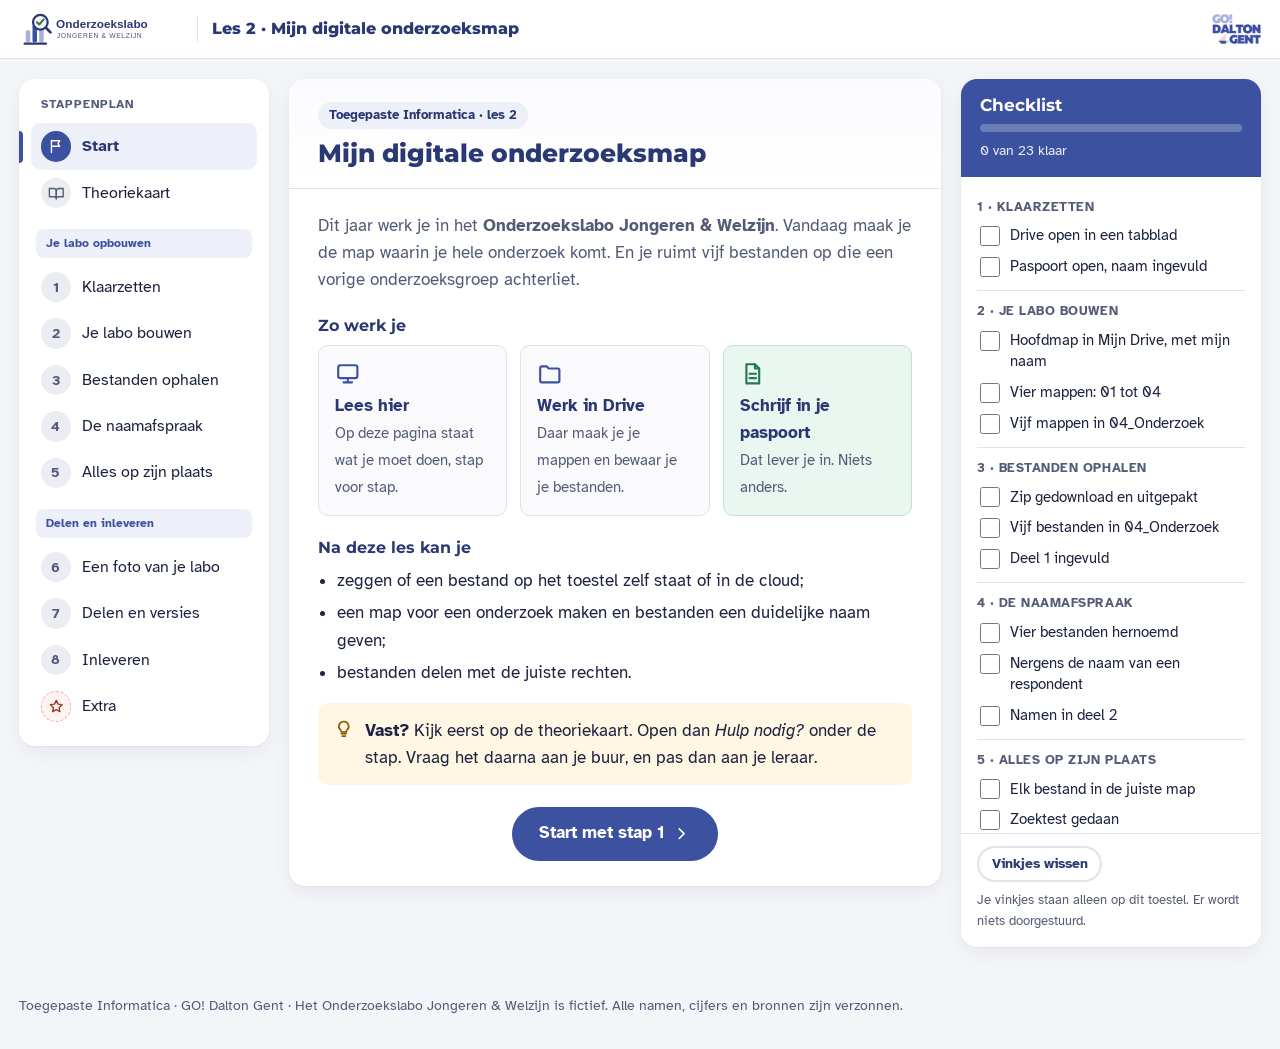
==== commit cf203eb8: "Chromebook-versie voor de studie: app Bestanden, 2 vingers, filmpjes bij stap 4 en 5 3MWWE maakt de " ====
--- a/index.html
+++ b/index.html
@@ -3,6 +3,7 @@
 <head>
   <meta charset="UTF-8">
   <meta name="viewport" content="width=device-width, initial-scale=1">
+  <meta name="toestel" content="chromebook">
   <title>Les 2 · Mijn digitale onderzoeksmap · Onderzoekslabo Jongeren &amp; Welzijn</title>
   <link rel="icon" href="assets/onderzoekslabo-icon.svg" type="image/svg+xml">
   <link rel="stylesheet" href="css/style.css">
@@ -94,7 +95,7 @@
 
           <h2 class="sec">Na deze les kan je</h2>
           <ul class="doelen">
-            <li>zeggen of een bestand op de computer staat of in de cloud;</li>
+            <li>zeggen of een bestand op het toestel zelf staat of in de cloud;</li>
             <li>een map voor een onderzoek maken en bestanden een duidelijke naam geven;</li>
             <li>bestanden delen met de juiste rechten.</li>
           </ul>
@@ -120,7 +121,7 @@
             <section class="t-card">
               <h3><svg class="ic" aria-hidden="true"><use href="#i-cloud"/></svg>Waar staat je bestand?</h3>
               <table class="t-rows">
-                <tr><th>Downloads</th><td>Op de <strong>computer zelf</strong>. Niet in je Drive: thuis heb je het niet.</td></tr>
+                <tr><th>Downloads</th><td>Op de <strong>Chromebook zelf</strong>. Niet in je Drive: thuis heb je het niet.</td></tr>
                 <tr><th>Google Drive</th><td>In de <strong>cloud</strong>. Op elk toestel waarop je aanmeldt.</td></tr>
               </table>
               <p class="t-os">Onderzoek bewaar je altijd in Drive.</p>
@@ -130,9 +131,9 @@
               <h3><svg class="ic" aria-hidden="true"><use href="#i-download"/></svg>Van Downloads naar Drive</h3>
               <ul>
                 <li><strong>Downloaden</strong> uit de opdracht: klik op het bestand › <span class="ui">Openen met</span> › <span class="ui">Openen in nieuw tabblad</span> › de pijl linksboven (<span class="ui">Downloaden</span>).</li>
-                <li><strong>In Drive zelf</strong>: rechtsklik op het bestand › <span class="ui">Downloaden</span>.</li>
-                <li><strong>Uitpakken</strong>: een zip-bestand is een doos. Rechtsklik › <span class="ui">Alles uitpakken…</span></li>
-                <li><strong>Uploaden</strong>: in Drive op <span class="ui">Nieuw</span> › <span class="ui">Bestanden uploaden</span>.</li>
+                <li><strong>In Drive zelf</strong>: 2 vingers op het bestand › <span class="ui">Downloaden</span>.</li>
+                <li><strong>Uitpakken</strong>: een zip-bestand is een doos. In de app <span class="ui">Bestanden</span>: 2 vingers › <span class="ui">Alles uitpakken</span>.</li>
+                <li><strong>Naar Drive</strong>: kopieer (<span class="key">Ctrl</span> + <span class="key">C</span>) en plak (<span class="key">Ctrl</span> + <span class="key">V</span>) in <span class="ui">Google Drive</span> › <span class="ui">Mijn Drive</span>, links in de app Bestanden.</li>
               </ul>
             </section>
 
@@ -183,8 +184,9 @@
               <h3><svg class="ic" aria-hidden="true"><use href="#i-search"/></svg>Zoeken en sneltoetsen</h3>
               <ul>
                 <li>Typ een woord uit de naam in de <strong>zoekbalk</strong> van Drive.</li>
-                <li><span class="key">Windows</span> + <span class="key">E</span>: de Verkenner openen.</li>
-                <li><span class="key">Windows</span> + <span class="key">Shift</span> + <span class="key">S</span>: een schermafbeelding maken.</li>
+                <li><strong>Rechtsklikken</strong>: druk of tik met <strong>2 vingers</strong> op de touchpad. Of: <span class="key">Alt</span> + klik.</li>
+                <li><span class="key">Shift</span> + <span class="key">Alt</span> + <span class="key">M</span>: de app Bestanden openen.</li>
+                <li><span class="key">Shift</span> + <span class="key">Ctrl</span> + <span class="key">Vensters tonen</span>: een schermafbeelding maken.</li>
                 <li><span class="key">Ctrl</span> + <span class="key">C</span> en <span class="key">Ctrl</span> + <span class="key">V</span>: kopiëren en plakken.</li>
               </ul>
             </section>
@@ -193,7 +195,7 @@
               <h3><svg class="ic" aria-hidden="true"><use href="#i-chat"/></svg>Woorden</h3>
               <table class="t-rows">
                 <tr><th>cloudopslag</th><td>opslag op het internet, zoals Google Drive</td></tr>
-                <tr><th>lokale opslag</th><td>opslag op de computer zelf, zoals de map Downloads</td></tr>
+                <tr><th>lokale opslag</th><td>opslag op de Chromebook zelf, zoals de map Downloads</td></tr>
                 <tr><th>zip-bestand</th><td>één ingepakt bestand met meerdere bestanden erin</td></tr>
                 <tr><th>extensie</th><td>de letters na de punt, zoals <code>.docx</code>: welk soort bestand het is</td></tr>
                 <tr><th>respondent</th><td>iemand die je vragenlijst invult of die je interviewt</td></tr>
@@ -256,7 +258,7 @@
           <div class="todo-box">
             <h3><svg class="ic" aria-hidden="true"><use href="#i-list"/></svg> Wat moet je doen?</h3>
             <ol class="todo">
-              <li>Klik in Drive links op <span class="ui">Mijn Drive</span>. Klik dan op <span class="ui">Nieuw</span> › <span class="ui">Map</span>.</li>
+              <li>Klik in Drive links op <span class="ui">Mijn Drive</span>. Klik dan op <span class="ui">Nieuw</span> › <span class="ui">Nieuwe map</span>.</li>
               <li>Noem de map <code>Onderzoekslabo_2026-2027_Voornaam-Achternaam</code>, met jouw naam. Klik op <span class="ui">Maken</span>.</li>
               <li>Open je nieuwe map. Maak daarin de <strong>vier</strong> mappen hieronder.</li>
               <li>Open <strong>04_Onderzoek</strong>. Maak daarin de <strong>vijf</strong> mappen.</li>
@@ -302,25 +304,25 @@
     <section class="pane" id="pane-3" aria-labelledby="h-3">
       <article class="card">
         <header class="card-head">
-          <div class="tags"><span class="tag tag-step">Stap 3</span><span class="tag tag-where"><svg class="ic" aria-hidden="true"><use href="#i-monitor"/></svg> Verkenner</span><span class="tag tag-where"><svg class="ic" aria-hidden="true"><use href="#i-folder"/></svg> Drive</span></div>
+          <div class="tags"><span class="tag tag-step">Stap 3</span><span class="tag tag-where"><svg class="ic" aria-hidden="true"><use href="#i-monitor"/></svg> App Bestanden</span><span class="tag tag-where"><svg class="ic" aria-hidden="true"><use href="#i-folder"/></svg> Drive</span></div>
           <h2 id="h-3">Bestanden ophalen</h2>
         </header>
         <div class="card-body">
-          <p class="intro">De vorige onderzoeksgroep liet vijf bestanden achter. Ze zitten samen in één zip-bestand in de opdracht.</p>
+          <p class="intro">De vorige onderzoeksgroep liet vijf bestanden achter. Ze zitten samen in één zip-bestand, in je opdracht in <strong>Google Classroom</strong>.</p>
           <div class="todo-box">
             <h3><svg class="ic" aria-hidden="true"><use href="#i-list"/></svg> Wat moet je doen?</h3>
             <ol class="todo">
-              <li>Klik in de opdracht op <code>Les2_bestanden-om-op-te-ruimen.zip</code> en daarna rechtsboven op <span class="ui">Openen met</span> › <span class="ui">Openen in nieuw tabblad</span>.<span class="sub">In het nieuwe tabblad klik je linksboven op de pijl naar beneden (<span class="ui">Downloaden</span>).</span></li>
-              <li>Open de <strong>Verkenner</strong> met <span class="key">Windows</span> + <span class="key">E</span> en klik links op <span class="ui">Downloads</span>.</li>
-              <li>Klik met de rechtermuisknop op het zip-bestand › <span class="ui">Alles uitpakken…</span> en volg de instructies. Je vijf bestanden staan nu in een nieuwe map.</li>
-              <li>Open in Drive de map <strong>04_Onderzoek</strong>. Klik op <span class="ui">Nieuw</span> › <span class="ui">Bestanden uploaden</span> en kies de vijf bestanden uit die nieuwe map.
-                <span class="sub">Alle vijf tegelijk kiezen: <span class="key">Ctrl</span> + <span class="key">A</span>.</span></li>
+              <li>Het zip-bestand zit in je opdracht in <strong>Google Classroom</strong>. Klik op deze knop:<a class="btn btn-primary btn-dl" href="https://drive.google.com/file/d/1BdrqIg9trPhOY-eFxACtpUHA5qMFpZjF/view?usp=drive_web" target="_blank" rel="noopener"><svg class="ic" aria-hidden="true"><use href="#i-download"/></svg> Les2_bestanden-om-op-te-ruimen.zip</a><span class="sub">Er opent een nieuw tabblad. Klik daar linksboven op de pijl naar beneden (<span class="ui">Downloaden</span>).</span></li>
+              <li>Open de app <strong>Bestanden</strong>: klik in de hoek van het scherm op de <span class="ui">Launcher</span> en kies <span class="ui">Bestanden</span>. Klik links op <span class="ui">Downloads</span>.<span class="sub">Sneller: <span class="key">Shift</span> + <span class="key">Alt</span> + <span class="key">M</span>.</span></li>
+              <li>Klik met <strong>2 vingers</strong> op het zip-bestand › <span class="ui">Alles uitpakken</span>. Er komt een <strong>nieuwe map</strong> met je vijf bestanden.<span class="sub">Klikken met 2 vingers is rechtsklikken. Of: houd <span class="key">Alt</span> ingedrukt en klik.</span></li>
+              <li>Open die nieuwe map. Selecteer de vijf bestanden met <span class="key">Ctrl</span> + <span class="key">A</span>. Kopieer ze met <span class="key">Ctrl</span> + <span class="key">C</span>.</li>
+              <li>Klik links op <span class="ui">Google Drive</span> › <span class="ui">Mijn Drive</span> › je hoofdmap › <strong>04_Onderzoek</strong>. Plak met <span class="key">Ctrl</span> + <span class="key">V</span>.</li>
               <li>Beantwoord <strong>deel 1</strong> van je paspoort.</li>
             </ol>
-            <figure class="shot" data-shot="stap3-uitpakken.png" data-caption="Rechtsklik op het zip-bestand › Alles uitpakken…" data-alt="Het rechtermuisknopmenu op het zip-bestand in de Verkenner, met Alles uitpakken."></figure>
-            <figure class="shot" data-shot="stap3-uploaden.png" data-caption="Nieuw › Bestanden uploaden in Google Drive." data-alt="Het menu Nieuw in Google Drive met Bestanden uploaden."></figure>
-          </div>
-          <div class="tip warn"><svg class="ic" aria-hidden="true"><use href="#i-alert"/></svg><p><strong>Downloads staat op deze computer, niet in je Drive.</strong> Thuis of op je gsm heb je die bestanden niet. Je onderzoek bewaar je daarom altijd in Drive.</p></div>
+            <figure class="shot" data-shot="stap3-uitpakken-chromebook.png" data-caption="In de app Bestanden: 2 vingers op het zip-bestand › Alles uitpakken." data-alt="De app Bestanden op een Chromebook met het menu op het zip-bestand en Alles uitpakken."></figure>
+            <figure class="shot" data-shot="stap3-google-drive-chromebook.png" data-caption="Links in de app Bestanden: Google Drive › Mijn Drive." data-alt="De linkerkolom van de app Bestanden met Google Drive en Mijn Drive."></figure>
+          </div>
+          <div class="tip warn"><svg class="ic" aria-hidden="true"><use href="#i-alert"/></svg><p><strong>Downloads staat op deze Chromebook, niet in je Drive.</strong> Thuis of op je gsm heb je die bestanden niet, en een Chromebook ruimt Downloads soms zelf op. Je onderzoek bewaar je daarom altijd in Drive.</p></div>
           <details class="help"><summary><svg class="ic" aria-hidden="true"><use href="#i-help"/></svg> Hulp nodig?</summary>
             <div class="help-body">
               <p><strong>Lukt het downloaden niet?</strong> Bekijk dit filmpje van 20 seconden.</p>
@@ -329,7 +331,9 @@
                 <figcaption>Klik op het zip-bestand › <span class="ui">Openen met</span> › <span class="ui">Openen in nieuw tabblad</span> › de pijl linksboven (<span class="ui">Downloaden</span>).</figcaption>
               </figure>
               <p>Zie je in Downloads alleen het zip-bestand? Dan is het uitpakken niet gelukt. Probeer het nog eens.</p>
-              <p>De vijf bestanden staan in een nieuwe map met dezelfde naam als het zip-bestand. Open die map in het uploadvenster.</p>
+              <p>De vijf bestanden staan in een nieuwe map met dezelfde naam als het zip-bestand. Open die map en kopieer de vijf bestanden.</p>
+              <p>Staat het zip-bestand links als een aparte map? Dan dubbelklikte je erop. Klik ernaast op <span class="ui">Uitwerpen</span> en probeer opnieuw met 2 vingers › <span class="ui">Alles uitpakken</span>.</p>
+              <p>Zie je links geen <span class="ui">Google Drive</span>? Open dan in Drive de map 04_Onderzoek › <span class="ui">Nieuw</span> › <span class="ui">Bestand uploaden</span>, en kies de vijf bestanden uit de nieuwe map in <span class="ui">Downloads</span>.</p>
             </div>
           </details>
           <p class="result"><svg class="ic" aria-hidden="true"><use href="#i-check-circle"/></svg><span><strong>Klaar als:</strong> in 04_Onderzoek vijf losse bestanden staan.</span></p>
@@ -367,11 +371,14 @@
             <h3><svg class="ic" aria-hidden="true"><use href="#i-list"/></svg> Wat moet je doen? Voor elk bestand:</h3>
             <ol class="todo">
               <li>Dubbelklik op het bestand en lees bovenaan de <strong>datum</strong>. Sluit het daarna.</li>
-              <li>Klik met de rechtermuisknop op het bestand › <span class="ui">Naam wijzigen</span>.</li>
-              <li>Typ de nieuwe naam. Laat <code>.docx</code>, <code>.xlsx</code> of <code>.png</code> achteraan staan.</li>
-              <li>Schrijf de oude en de nieuwe naam in <strong>deel 2</strong> van je paspoort.</li>
-            </ol>
-            <figure class="shot" data-shot="stap4-naam-wijzigen.png" data-caption="Rechtsklik › Naam wijzigen." data-alt="Het rechtermuisknopmenu in Google Drive met Naam wijzigen."></figure>
+              <li>Klik met <strong>2 vingers</strong> op het bestand › <span class="ui">Naam wijzigen</span>.</li>
+              <li>Typ de nieuwe naam. Typ er dan <code>.docx</code>, <code>.xlsx</code> of <code>.png</code> achter.<span class="sub">De oude naam staat helemaal in het blauw. Wat je typt, komt in de plaats, ook van <code>.docx</code>. Daarom typ je die er zelf weer achter.</span></li>
+              <li>Klik op <span class="ui">OK</span>. Schrijf de oude en de nieuwe naam in <strong>deel 2</strong> van je paspoort.</li>
+            </ol>
+            <figure class="clip">
+              <video src="assets/video/stap4-naam-wijzigen.mp4" poster="assets/video/stap4-naam-wijzigen.jpg" autoplay loop muted playsinline controls preload="metadata" aria-label="Filmpje: met 2 vingers op het bestand, Naam wijzigen, de nieuwe naam typen met .docx erachter, OK."></video>
+              <figcaption>Filmpje van 12 seconden, met het voorbeeld uit je paspoort. De nummers horen bij de stappen hierboven.</figcaption>
+            </figure>
           </div>
           <div class="tip warn"><svg class="ic" aria-hidden="true"><use href="#i-alert"/></svg><p><strong>Nooit de naam van een respondent.</strong> Gebruik de code, zoals <code>respondent-02</code>.</p></div>
           <details class="help"><summary><svg class="ic" aria-hidden="true"><use href="#i-help"/></svg> Hulp nodig? Tips per bestand</summary>
@@ -382,7 +389,8 @@
                 <tr><td>bron site jongeren…</td><td>Het is een bronfiche.</td></tr>
                 <tr><td>IMG_20260923…</td><td>De datum staat linksonder op het bord.</td></tr>
               </table>
-              <p>Het eerste bestand deed je leraar voor. Het staat al in je paspoort.</p>
+              <p>Het eerste bestand is het voorbeeld: het staat al in je paspoort, en het filmpje toont het.</p>
+              <p>Is <code>.docx</code> weg? Klik opnieuw met 2 vingers › <span class="ui">Naam wijzigen</span> en typ <code>.docx</code> erachter.</p>
               <p>Zie je <span class="ui">Naam wijzigen</span> niet? Klik één keer op het bestand en dan onder de zoekbalk op <span class="ui">Meer acties</span>.</p>
             </div>
           </details>
@@ -407,9 +415,9 @@
           <div class="todo-box">
             <h3><svg class="ic" aria-hidden="true"><use href="#i-list"/></svg> Wat moet je doen?</h3>
             <ol class="todo">
-              <li>Klik met de rechtermuisknop op een bestand › <span class="ui">Ordenen</span> › <span class="ui">Verplaatsen</span>. Kies de juiste map en klik op <span class="ui">Verplaatsen</span>.
-                <span class="sub">Slepen naar de map mag ook.</span></li>
-              <li>Doe dat voor alle vijf de bestanden. Gebruik de tabel hieronder.</li>
+              <li>Klik met <strong>2 vingers</strong> op een bestand › <span class="ui">Ordenen</span> › <span class="ui">Verplaatsen</span>.</li>
+              <li>Klik naast <em>Huidige locatie</em> op <strong>04_Onderzoek</strong>. Nu zie je je vijf mappen.<span class="sub">Bovenaan staat eerst <em>Voorgesteld</em>, met andere mappen. Die heb je niet nodig.</span></li>
+              <li>Kies de juiste map en klik op <span class="ui">Verplaatsen</span>. Doe dat voor alle vijf de bestanden: gebruik de tabel hieronder.<span class="sub">Slepen naar de map mag ook.</span></li>
               <li>Vul in deel 2 van je paspoort de kolommen <em>submap</em> en <em>waarom</em> in.</li>
               <li><strong>Zoektest:</strong> typ een woord uit een nieuwe naam in de zoekbalk van Drive.</li>
             </ol>
@@ -421,7 +429,10 @@
               <tr><td>04_Bronnen</td><td>wat anderen schreven: bronfiches, artikels</td></tr>
               <tr><td>05_Beeldmateriaal</td><td>foto's en schema's</td></tr>
             </table>
-            <figure class="shot" data-shot="stap5-verplaatsen.png" data-caption="Rechtsklik › Ordenen › Verplaatsen." data-alt="Het menu Ordenen in Google Drive met Verplaatsen."></figure>
+            <figure class="clip">
+              <video src="assets/video/stap5-verplaatsen.mp4" poster="assets/video/stap5-verplaatsen.jpg" autoplay loop muted playsinline controls preload="metadata" aria-label="Filmpje: met 2 vingers op het bestand, Ordenen, Verplaatsen, 04_Onderzoek, de map 03_Verslag, Verplaatsen."></video>
+              <figcaption>Filmpje van 13 seconden. De nummers horen bij de stappen hierboven.</figcaption>
+            </figure>
           </div>
           <details class="help"><summary><svg class="ic" aria-hidden="true"><use href="#i-help"/></svg> Hulp nodig? Ruw of verwerkt?</summary>
             <div class="help-body"><p>Vraag je af: heeft iemand hier al iets mee gedaan? Een transcript is opgeschreven wat iemand zei: dat is <strong>ruw</strong>. Een tabel met gemiddelden is uitgerekend: dat is <strong>verwerkt</strong>.</p></div>
@@ -448,14 +459,15 @@
             <h3><svg class="ic" aria-hidden="true"><use href="#i-list"/></svg> Wat moet je doen?</h3>
             <ol class="todo">
               <li>Open je hoofdmap in Drive. Klap <strong>04_Onderzoek</strong> open in de zijbalk links, zodat je al je mappen ziet.</li>
-              <li>Druk op <span class="key">Windows</span> + <span class="key">Shift</span> + <span class="key">S</span> en sleep een kader rond je mappen.</li>
-              <li>Klik in <strong>deel 3</strong> van je paspoort en plak met <span class="key">Ctrl</span> + <span class="key">V</span>.</li>
+              <li>Druk op <span class="key">Shift</span> + <span class="key">Ctrl</span> + <span class="key">Vensters tonen</span>. Kies onderaan een gedeeltelijke screenshot en sleep een kader rond je mappen.<span class="sub">De toets <em>Vensters tonen</em> staat in de bovenste rij van je toetsenbord.</span></li>
+              <li>Klik in <strong>deel 3</strong> van je paspoort en plak met <span class="key">Ctrl</span> + <span class="key">V</span>.<span class="sub">Je screenshot staat vanzelf klaar om te plakken.</span></li>
             </ol>
           </div>
           <details class="help"><summary><svg class="ic" aria-hidden="true"><use href="#i-help"/></svg> Hulp nodig?</summary>
             <div class="help-body">
               <p>Zie je je mappen niet in de zijbalk? Maak dan twee afbeeldingen: één van je hoofdmap en één van 04_Onderzoek.</p>
-              <p>Lukt plakken niet? Bewaar het knipsel in het venster van Knipprogramma. Voeg het dan in via <span class="ui">Invoegen</span> › <span class="ui">Afbeelding</span>.</p>
+              <p>Zie je geen balk onderaan? Klik rechtsonder op de tijd › <span class="ui">Screenshot</span>.</p>
+              <p>Lukt plakken niet? Je screenshot staat ook in <span class="ui">Downloads</span>. Voeg ze in via <span class="ui">Invoegen</span> › <span class="ui">Afbeelding</span> en kies ze uit Downloads.</p>
               <p>Lukt het echt niet? Typ dan in deel 3 de namen van je negen mappen, één per regel.</p>
             </div>
           </details>
@@ -486,7 +498,7 @@
               <li>Maak je buur nu <span class="ui">Bewerker</span>. Je buur typt één regel, met de eigen voornaam ervoor.</li>
               <li>Klik in je logboek rechtsboven op <span class="ui">Laatste bewerking</span>. Je ziet wie wat veranderde.</li>
               <li>Zet je buur terug op <span class="ui">Kijker</span>. Vul <strong>deel 4 en 5</strong> van je paspoort in.</li>
-              <li>Deel je <strong>hoofdmap</strong> met je leraar als <span class="ui">Kijker</span>: rechtsklik › <span class="ui">Delen</span>. Het e-mailadres staat in de opdracht.</li>
+              <li>Deel je <strong>hoofdmap</strong> met je leraar als <span class="ui">Kijker</span>: 2 vingers op de map › <span class="ui">Delen</span>. Het e-mailadres staat in de opdracht.</li>
             </ol>
             <figure class="shot" data-shot="stap7-delen.png" data-caption="Het venster Delen, met de keuze Kijker, Reageerder of Bewerker." data-alt="Het deelvenster in Google Drive met de rollen opengeklapt."></figure>
             <figure class="shot" data-shot="stap7-laatste-bewerking.png" data-caption="Rechtsboven: Laatste bewerking." data-alt="De versies van een Google-document, met twee namen."></figure>
@@ -518,11 +530,11 @@
           <p class="intro">Bijna klaar. Test eerst of je het onthouden hebt. Er wordt niets bewaard.</p>
 
           <div class="quiz">
-            <div class="quiz-q" data-ok="Juist. Uitpakken gebeurt op de computer zelf." data-nok="Nog niet. Denk aan stap 3.">
+            <div class="quiz-q" data-ok="Juist. Uitpakken gebeurt op de Chromebook zelf." data-nok="Nog niet. Denk aan stap 3.">
               <p>1. Je pakt een zip-bestand uit. Waar staan de bestanden dan?</p>
               <div class="opts">
                 <button type="button">In Google Drive</button>
-                <button type="button" data-right>In Downloads, op deze computer</button>
+                <button type="button" data-right>In Downloads, op deze Chromebook</button>
                 <button type="button">In Classroom</button>
               </div>
               <p class="feedback" role="status"></p>
@@ -576,8 +588,8 @@
           <div class="todo-box">
             <h3><svg class="ic" aria-hidden="true"><use href="#i-list"/></svg> Wat kan je doen?</h3>
             <ol class="todo">
-              <li>Geef je mappen een kleur: rechtsklik › <span class="ui">Ordenen</span>, en kies een kleur bij <span class="ui">Kleur van map</span>.</li>
-              <li>Zet een ster op je hoofdmap: rechtsklik › <span class="ui">Ordenen</span> › <span class="ui">Toevoegen aan Met ster</span>.</li>
+              <li>Geef je mappen een kleur: 2 vingers op de map › <span class="ui">Ordenen</span>, en kies een kleur bij <span class="ui">Kleur van map</span>.</li>
+              <li>Zet een ster op je hoofdmap: 2 vingers op de map › <span class="ui">Ordenen</span> › <span class="ui">Toevoegen aan Met ster</span>.</li>
               <li>Schrijf onderaan je paspoort: welke vijfde jaarmap heb jij nog nodig, en waarom?</li>
               <li>En: wanneer mag je de ruwe data van een onderzoek verwijderen? Waarom niet vroeger?</li>
             </ol>
@@ -642,7 +654,7 @@
     <div class="cl-foot">
       <button class="btn cl-toggle" type="button" id="clToggle" aria-expanded="false">Toon alles</button>
       <button class="btn" type="button" id="btnReset">Vinkjes wissen</button>
-      <p class="cl-note">Je vinkjes staan alleen op deze computer. Er wordt niets doorgestuurd.</p>
+      <p class="cl-note">Je vinkjes staan alleen op dit toestel. Er wordt niets doorgestuurd.</p>
     </div>
   </aside>
 </div>
--- a/css/style.css
+++ b/css/style.css
@@ -146,6 +146,8 @@
   display: flex; align-items: center; justify-content: center;
 }
 .todo .sub { display: block; color: var(--muted); font-size: .93rem; margin-top: .2rem; }
+/* knop naar een bestand in een stap (stap 3: het zip-bestand uit de opdracht), op een eigen regel */
+.todo .btn-dl { display: flex; width: fit-content; margin: .45rem 0 .15rem; }
 
 /* Eén tip per stap */
 .tip { display: flex; gap: .7rem; align-items: flex-start; background: var(--tip-soft); border-radius: var(--radius-sm); padding: .85rem 1rem; margin-top: 1.1rem; }
@@ -204,6 +206,11 @@
 .help-video video { width: 100%; max-width: 640px; height: auto; display: block; background: #000;
   border: 1px solid var(--line); border-radius: var(--radius-sm); }
 .help-video figcaption { font-size: .88rem; color: var(--muted); margin-top: .3rem; }
+/* instructiefilmpje bij een stap: speelt vanzelf, zonder geluid, en herhaalt zich */
+.clip { margin: 1rem 0 0; }
+.clip video { width: 100%; max-width: 760px; height: auto; display: block; background: #fff;
+  border: 1px solid var(--line); border-radius: var(--radius-sm); }
+.clip figcaption { font-size: .88rem; color: var(--muted); margin-top: .3rem; }
 
 /* ---------- Startpagina ---------- */
 .werkwijze { display: grid; grid-template-columns: repeat(3, minmax(0, 1fr)); gap: .8rem; margin: 0 0 .4rem; }
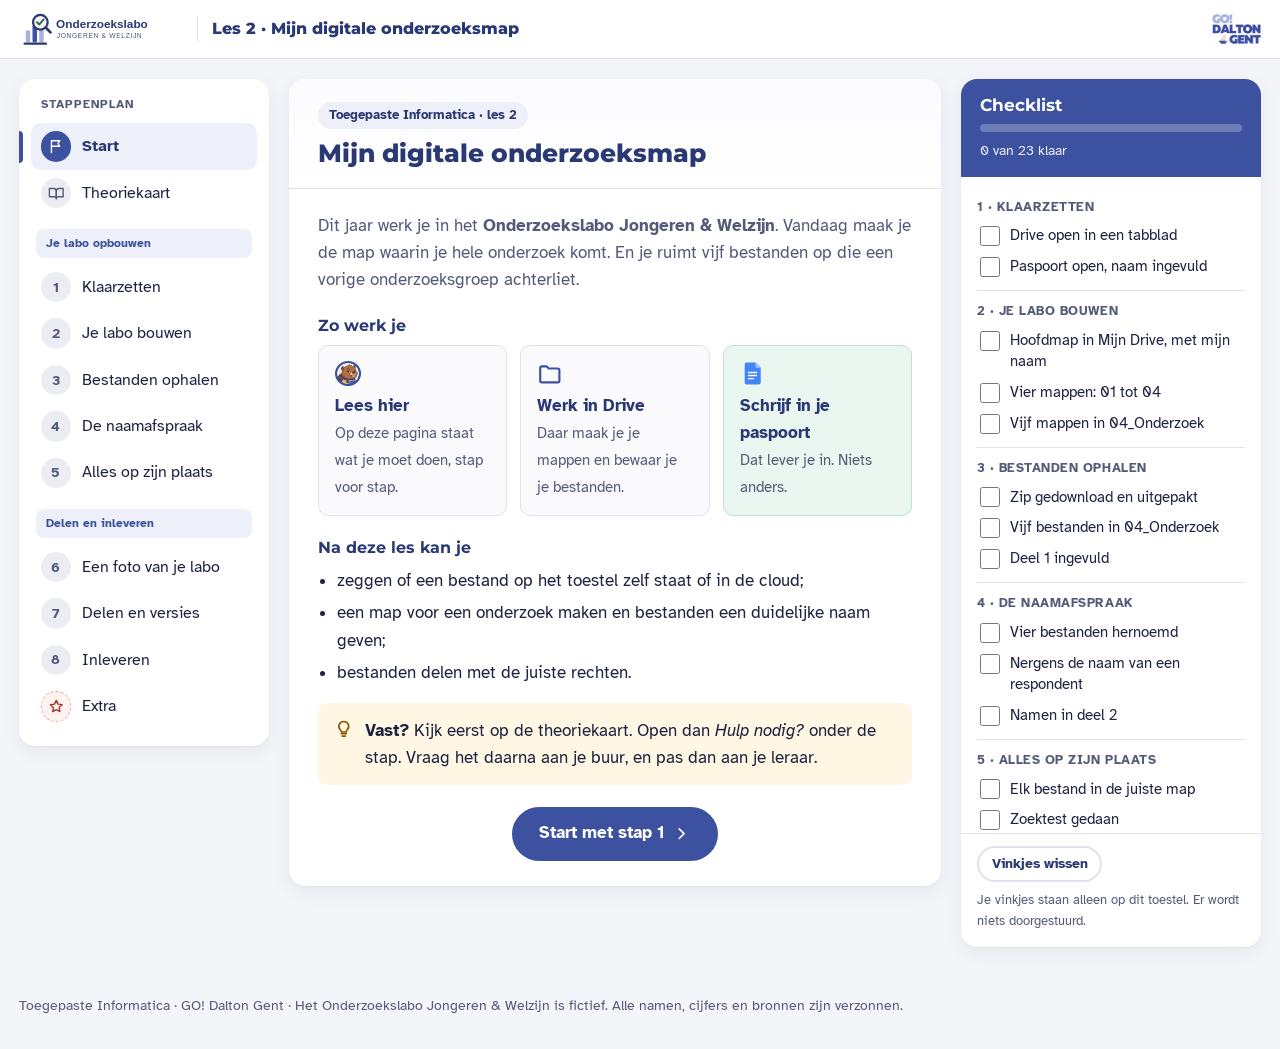
==== commit dfb48135: "Logo's voor de opdracht (Classroom), het werkdocument (Google Documenten) en de lespagina (Dalton) C" ====
--- a/index.html
+++ b/index.html
@@ -88,9 +88,9 @@
 
           <h2 class="sec">Zo werk je</h2>
           <div class="werkwijze">
-            <div class="werk-tegel"><svg class="ic" aria-hidden="true"><use href="#i-monitor"/></svg><strong>Lees hier</strong><span>Op deze pagina staat wat je moet doen, stap voor stap.</span></div>
+            <div class="werk-tegel"><img class="logo" src="assets/logos/lespagina.webp" alt=""><strong>Lees hier</strong><span>Op deze pagina staat wat je moet doen, stap voor stap.</span></div>
             <div class="werk-tegel"><svg class="ic" aria-hidden="true"><use href="#i-folder"/></svg><strong>Werk in Drive</strong><span>Daar maak je je mappen en bewaar je je bestanden.</span></div>
-            <div class="werk-tegel inleveren"><svg class="ic" aria-hidden="true"><use href="#i-doc"/></svg><strong>Schrijf in je paspoort</strong><span>Dat lever je in. Niets anders.</span></div>
+            <div class="werk-tegel inleveren"><img class="logo" src="assets/logos/docs.svg" alt=""><strong>Schrijf in je paspoort</strong><span>Dat lever je in. Niets anders.</span></div>
           </div>
 
           <h2 class="sec">Na deze les kan je</h2>
@@ -221,7 +221,7 @@
     <section class="pane" id="pane-1" aria-labelledby="h-1">
       <article class="card">
         <header class="card-head">
-          <div class="tags"><span class="tag tag-step">Stap 1</span><span class="tag tag-where"><svg class="ic" aria-hidden="true"><use href="#i-doc"/></svg> Paspoort</span><span class="tag tag-where"><svg class="ic" aria-hidden="true"><use href="#i-folder"/></svg> Drive</span></div>
+          <div class="tags"><span class="tag tag-step">Stap 1</span><span class="tag tag-where"><img class="logo" src="assets/logos/docs.svg" alt=""> Paspoort</span><span class="tag tag-where"><svg class="ic" aria-hidden="true"><use href="#i-folder"/></svg> Drive</span></div>
           <h2 id="h-1">Klaarzetten</h2>
         </header>
         <div class="card-body">
@@ -283,6 +283,10 @@
                 </li>
               </ul>
             </div>
+            <figure class="clip">
+              <video src="assets/video/stap2-labo-bouwen.mp4" poster="assets/video/stap2-labo-bouwen.jpg" autoplay loop muted playsinline controls preload="metadata" aria-label="Filmpje: in Google Drive links op Mijn Drive, Nieuw, Nieuwe map, de naam typen en Maken. Dan de map openen en daarin de vier mappen maken, en in 04_Onderzoek de vijf mappen."></video>
+              <figcaption>Filmpje van 19 seconden. De nummers horen bij de stappen hierboven.</figcaption>
+            </figure>
           </div>
           <div class="tip"><svg class="ic" aria-hidden="true"><use href="#i-bulb"/></svg><p><strong>Waarom ruwe en verwerkte data apart?</strong> In je ruwe data verander je nooit iets. Maak je later een rekenfout, dan kan je altijd opnieuw beginnen.</p></div>
           <details class="help"><summary><svg class="ic" aria-hidden="true"><use href="#i-help"/></svg> Hulp nodig?</summary>
@@ -308,11 +312,11 @@
           <h2 id="h-3">Bestanden ophalen</h2>
         </header>
         <div class="card-body">
-          <p class="intro">De vorige onderzoeksgroep liet vijf bestanden achter. Ze zitten samen in één zip-bestand, in je opdracht in <strong>Google Classroom</strong>.</p>
+          <p class="intro">De vorige onderzoeksgroep liet vijf bestanden achter. Ze zitten samen in één zip-bestand, in je opdracht in <strong class="met-logo"><img class="logo" src="assets/logos/classroom.svg" alt="">Google Classroom</strong>.</p>
           <div class="todo-box">
             <h3><svg class="ic" aria-hidden="true"><use href="#i-list"/></svg> Wat moet je doen?</h3>
             <ol class="todo">
-              <li>Het zip-bestand zit in je opdracht in <strong>Google Classroom</strong>. Klik op deze knop:<a class="btn btn-primary btn-dl" href="https://drive.google.com/file/d/1BdrqIg9trPhOY-eFxACtpUHA5qMFpZjF/view?usp=drive_web" target="_blank" rel="noopener"><svg class="ic" aria-hidden="true"><use href="#i-download"/></svg> Les2_bestanden-om-op-te-ruimen.zip</a><span class="sub">Er opent een nieuw tabblad. Klik daar linksboven op de pijl naar beneden (<span class="ui">Downloaden</span>).</span></li>
+              <li>Het zip-bestand zit in je opdracht in <strong class="met-logo"><img class="logo" src="assets/logos/classroom.svg" alt="">Google Classroom</strong>. Klik op deze knop:<a class="btn btn-primary btn-dl" href="https://drive.google.com/file/d/1BdrqIg9trPhOY-eFxACtpUHA5qMFpZjF/view?usp=drive_web" target="_blank" rel="noopener"><svg class="ic" aria-hidden="true"><use href="#i-download"/></svg> Les2_bestanden-om-op-te-ruimen.zip</a><span class="sub">Er opent een nieuw tabblad. Klik daar linksboven op de pijl naar beneden (<span class="ui">Downloaden</span>).</span></li>
               <li>Open de app <strong>Bestanden</strong>: klik in de hoek van het scherm op de <span class="ui">Launcher</span> en kies <span class="ui">Bestanden</span>. Klik links op <span class="ui">Downloads</span>.<span class="sub">Sneller: <span class="key">Shift</span> + <span class="key">Alt</span> + <span class="key">M</span>.</span></li>
               <li>Klik met <strong>2 vingers</strong> op het zip-bestand › <span class="ui">Alles uitpakken</span>. Er komt een <strong>nieuwe map</strong> met je vijf bestanden.<span class="sub">Klikken met 2 vingers is rechtsklikken. Of: houd <span class="key">Alt</span> ingedrukt en klik.</span></li>
               <li>Open die nieuwe map. Selecteer de vijf bestanden met <span class="key">Ctrl</span> + <span class="key">A</span>. Kopieer ze met <span class="key">Ctrl</span> + <span class="key">C</span>.</li>
@@ -349,7 +353,7 @@
     <section class="pane" id="pane-4" aria-labelledby="h-4">
       <article class="card">
         <header class="card-head">
-          <div class="tags"><span class="tag tag-step">Stap 4</span><span class="tag tag-where"><svg class="ic" aria-hidden="true"><use href="#i-folder"/></svg> Drive</span><span class="tag tag-where"><svg class="ic" aria-hidden="true"><use href="#i-doc"/></svg> Paspoort, deel 2</span></div>
+          <div class="tags"><span class="tag tag-step">Stap 4</span><span class="tag tag-where"><svg class="ic" aria-hidden="true"><use href="#i-folder"/></svg> Drive</span><span class="tag tag-where"><img class="logo" src="assets/logos/docs.svg" alt=""> Paspoort, deel 2</span></div>
           <h2 id="h-4">De naamafspraak</h2>
         </header>
         <div class="card-body">
@@ -407,7 +411,7 @@
     <section class="pane" id="pane-5" aria-labelledby="h-5">
       <article class="card">
         <header class="card-head">
-          <div class="tags"><span class="tag tag-step">Stap 5</span><span class="tag tag-where"><svg class="ic" aria-hidden="true"><use href="#i-folder"/></svg> Drive</span><span class="tag tag-where"><svg class="ic" aria-hidden="true"><use href="#i-doc"/></svg> Paspoort, deel 2</span></div>
+          <div class="tags"><span class="tag tag-step">Stap 5</span><span class="tag tag-where"><svg class="ic" aria-hidden="true"><use href="#i-folder"/></svg> Drive</span><span class="tag tag-where"><img class="logo" src="assets/logos/docs.svg" alt=""> Paspoort, deel 2</span></div>
           <h2 id="h-5">Alles op zijn plaats</h2>
         </header>
         <div class="card-body">
@@ -450,7 +454,7 @@
     <section class="pane" id="pane-6" aria-labelledby="h-6">
       <article class="card">
         <header class="card-head">
-          <div class="tags"><span class="tag tag-step">Stap 6</span><span class="tag tag-where"><svg class="ic" aria-hidden="true"><use href="#i-doc"/></svg> Paspoort, deel 3</span></div>
+          <div class="tags"><span class="tag tag-step">Stap 6</span><span class="tag tag-where"><img class="logo" src="assets/logos/docs.svg" alt=""> Paspoort, deel 3</span></div>
           <h2 id="h-6">Een foto van je labo</h2>
         </header>
         <div class="card-body">
@@ -484,7 +488,7 @@
     <section class="pane" id="pane-7" aria-labelledby="h-7">
       <article class="card">
         <header class="card-head">
-          <div class="tags"><span class="tag tag-step">Stap 7</span><span class="tag tag-where"><svg class="ic" aria-hidden="true"><use href="#i-users"/></svg> Met je buur</span><span class="tag tag-where"><svg class="ic" aria-hidden="true"><use href="#i-doc"/></svg> Paspoort, deel 4 en 5</span></div>
+          <div class="tags"><span class="tag tag-step">Stap 7</span><span class="tag tag-where"><svg class="ic" aria-hidden="true"><use href="#i-users"/></svg> Met je buur</span><span class="tag tag-where"><img class="logo" src="assets/logos/docs.svg" alt=""> Paspoort, deel 4 en 5</span></div>
           <h2 id="h-7">Delen en versies</h2>
         </header>
         <div class="card-body">
--- a/css/style.css
+++ b/css/style.css
@@ -334,3 +334,17 @@
   .t-grid, .werkwijze { grid-template-columns: minmax(0, 1fr); }
   .brand-lesson, .dalton-mark { display: none; }
 }
+
+/* ==========================================================================
+   Logo's (sinds 11-10-2026, _afspraken/vormgeving-en-techniek.md): Classroom = de opdracht,
+   Google Documenten = het werkdocument, de bever in een navy rondje = de lespagina.
+   Gebruik: <img class="logo" src="assets/logos/…" alt=""> naast de tekst die het al zegt.
+   ========================================================================== */
+.logo { width: 1.15em; height: 1.15em; flex-shrink: 0; vertical-align: -.2em; object-fit: contain; }
+.mock .logo { width: .95rem; height: .95rem; }
+.mo-titel .logo { margin-right: .3rem; vertical-align: -.15rem; }
+.werk-tegel .logo { width: 1.6rem; height: 1.6rem; margin-bottom: .35rem; display: block; }
+.nodig-naam .logo { margin-right: .35rem; }
+.tt-tab .logo { width: 14px; height: 14px; }
+.met-logo { white-space: nowrap; }
+.met-logo .logo { margin-right: .25em; }
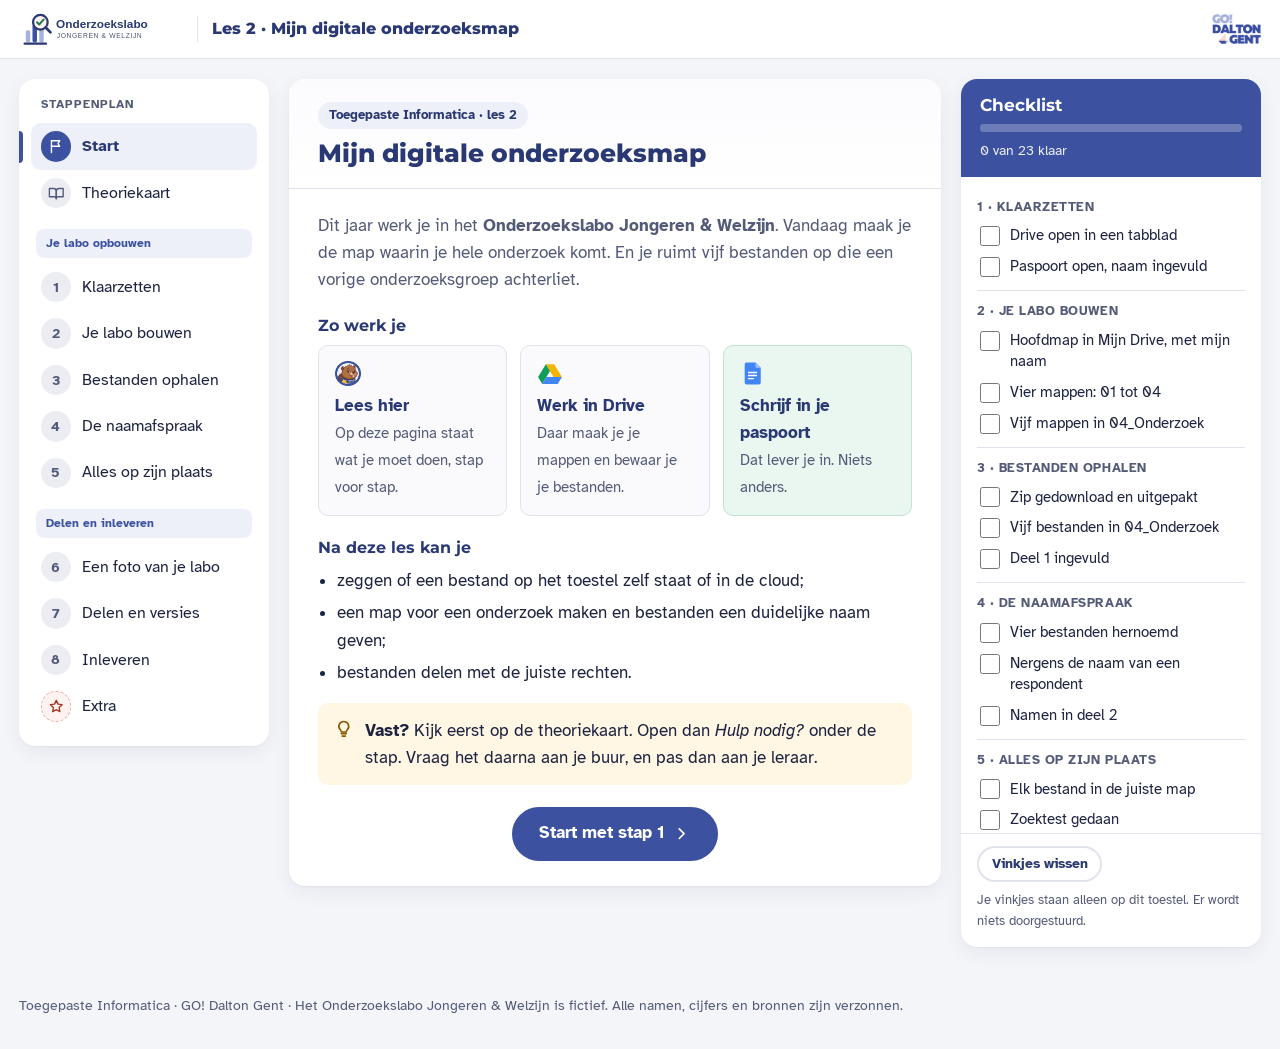
==== commit a6d535df: "Drive-logo bij de verwijzingen naar Google Drive Co-Authored-By: Claude Opus 5.5 <noreply@anthropic." ====
--- a/index.html
+++ b/index.html
@@ -89,7 +89,7 @@
           <h2 class="sec">Zo werk je</h2>
           <div class="werkwijze">
             <div class="werk-tegel"><img class="logo" src="assets/logos/lespagina.webp" alt=""><strong>Lees hier</strong><span>Op deze pagina staat wat je moet doen, stap voor stap.</span></div>
-            <div class="werk-tegel"><svg class="ic" aria-hidden="true"><use href="#i-folder"/></svg><strong>Werk in Drive</strong><span>Daar maak je je mappen en bewaar je je bestanden.</span></div>
+            <div class="werk-tegel"><img class="logo" src="assets/logos/drive.svg" alt=""><strong>Werk in Drive</strong><span>Daar maak je je mappen en bewaar je je bestanden.</span></div>
             <div class="werk-tegel inleveren"><img class="logo" src="assets/logos/docs.svg" alt=""><strong>Schrijf in je paspoort</strong><span>Dat lever je in. Niets anders.</span></div>
           </div>
 
@@ -221,7 +221,7 @@
     <section class="pane" id="pane-1" aria-labelledby="h-1">
       <article class="card">
         <header class="card-head">
-          <div class="tags"><span class="tag tag-step">Stap 1</span><span class="tag tag-where"><img class="logo" src="assets/logos/docs.svg" alt=""> Paspoort</span><span class="tag tag-where"><svg class="ic" aria-hidden="true"><use href="#i-folder"/></svg> Drive</span></div>
+          <div class="tags"><span class="tag tag-step">Stap 1</span><span class="tag tag-where"><img class="logo" src="assets/logos/docs.svg" alt=""> Paspoort</span><span class="tag tag-where"><img class="logo" src="assets/logos/drive.svg" alt=""> Drive</span></div>
           <h2 id="h-1">Klaarzetten</h2>
         </header>
         <div class="card-body">
@@ -250,7 +250,7 @@
     <section class="pane" id="pane-2" aria-labelledby="h-2">
       <article class="card">
         <header class="card-head">
-          <div class="tags"><span class="tag tag-step">Stap 2</span><span class="tag tag-where"><svg class="ic" aria-hidden="true"><use href="#i-folder"/></svg> Google Drive</span></div>
+          <div class="tags"><span class="tag tag-step">Stap 2</span><span class="tag tag-where"><img class="logo" src="assets/logos/drive.svg" alt=""> Google Drive</span></div>
           <h2 id="h-2">Je labo bouwen</h2>
         </header>
         <div class="card-body">
@@ -308,7 +308,7 @@
     <section class="pane" id="pane-3" aria-labelledby="h-3">
       <article class="card">
         <header class="card-head">
-          <div class="tags"><span class="tag tag-step">Stap 3</span><span class="tag tag-where"><svg class="ic" aria-hidden="true"><use href="#i-monitor"/></svg> App Bestanden</span><span class="tag tag-where"><svg class="ic" aria-hidden="true"><use href="#i-folder"/></svg> Drive</span></div>
+          <div class="tags"><span class="tag tag-step">Stap 3</span><span class="tag tag-where"><svg class="ic" aria-hidden="true"><use href="#i-monitor"/></svg> App Bestanden</span><span class="tag tag-where"><img class="logo" src="assets/logos/drive.svg" alt=""> Drive</span></div>
           <h2 id="h-3">Bestanden ophalen</h2>
         </header>
         <div class="card-body">
@@ -353,7 +353,7 @@
     <section class="pane" id="pane-4" aria-labelledby="h-4">
       <article class="card">
         <header class="card-head">
-          <div class="tags"><span class="tag tag-step">Stap 4</span><span class="tag tag-where"><svg class="ic" aria-hidden="true"><use href="#i-folder"/></svg> Drive</span><span class="tag tag-where"><img class="logo" src="assets/logos/docs.svg" alt=""> Paspoort, deel 2</span></div>
+          <div class="tags"><span class="tag tag-step">Stap 4</span><span class="tag tag-where"><img class="logo" src="assets/logos/drive.svg" alt=""> Drive</span><span class="tag tag-where"><img class="logo" src="assets/logos/docs.svg" alt=""> Paspoort, deel 2</span></div>
           <h2 id="h-4">De naamafspraak</h2>
         </header>
         <div class="card-body">
@@ -411,7 +411,7 @@
     <section class="pane" id="pane-5" aria-labelledby="h-5">
       <article class="card">
         <header class="card-head">
-          <div class="tags"><span class="tag tag-step">Stap 5</span><span class="tag tag-where"><svg class="ic" aria-hidden="true"><use href="#i-folder"/></svg> Drive</span><span class="tag tag-where"><img class="logo" src="assets/logos/docs.svg" alt=""> Paspoort, deel 2</span></div>
+          <div class="tags"><span class="tag tag-step">Stap 5</span><span class="tag tag-where"><img class="logo" src="assets/logos/drive.svg" alt=""> Drive</span><span class="tag tag-where"><img class="logo" src="assets/logos/docs.svg" alt=""> Paspoort, deel 2</span></div>
           <h2 id="h-5">Alles op zijn plaats</h2>
         </header>
         <div class="card-body">
--- a/css/style.css
+++ b/css/style.css
@@ -348,3 +348,4 @@
 .tt-tab .logo { width: 14px; height: 14px; }
 .met-logo { white-space: nowrap; }
 .met-logo .logo { margin-right: .25em; }
+.md-balk .logo { margin-right: .3rem; }
